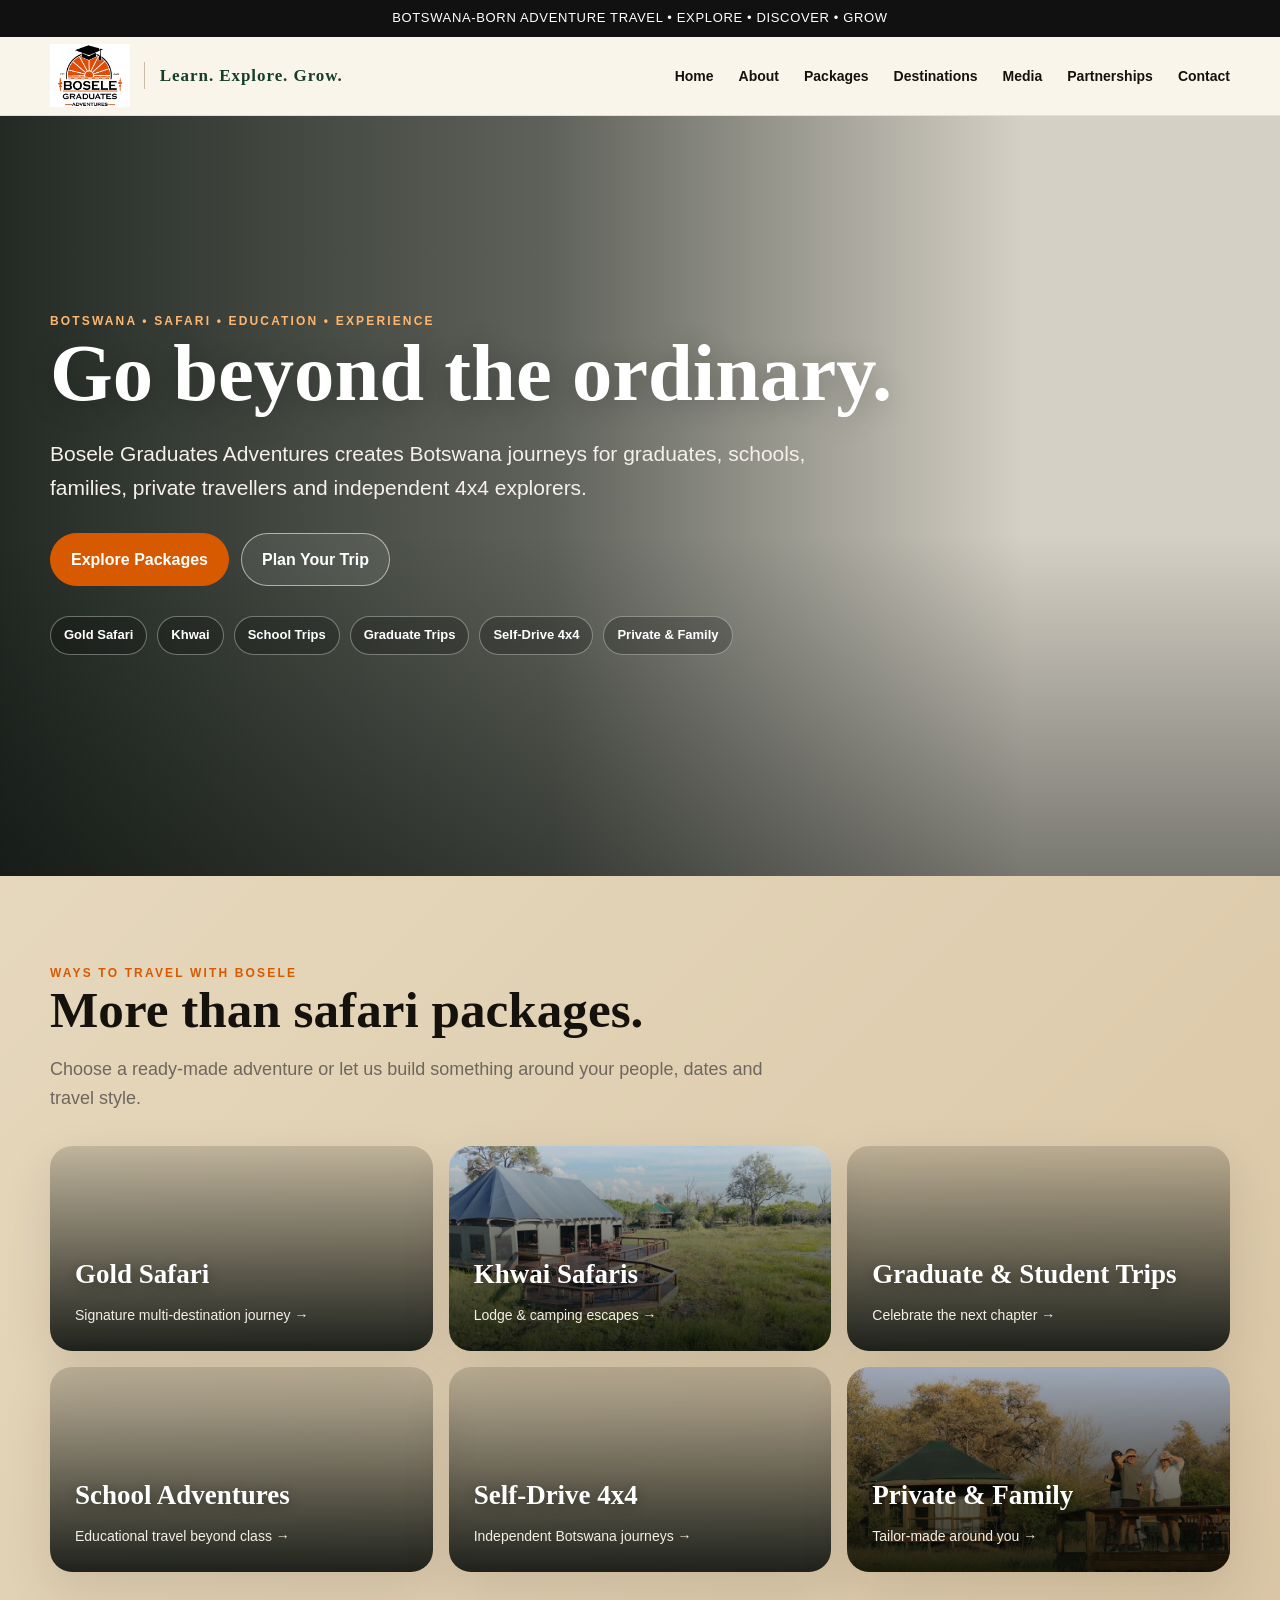
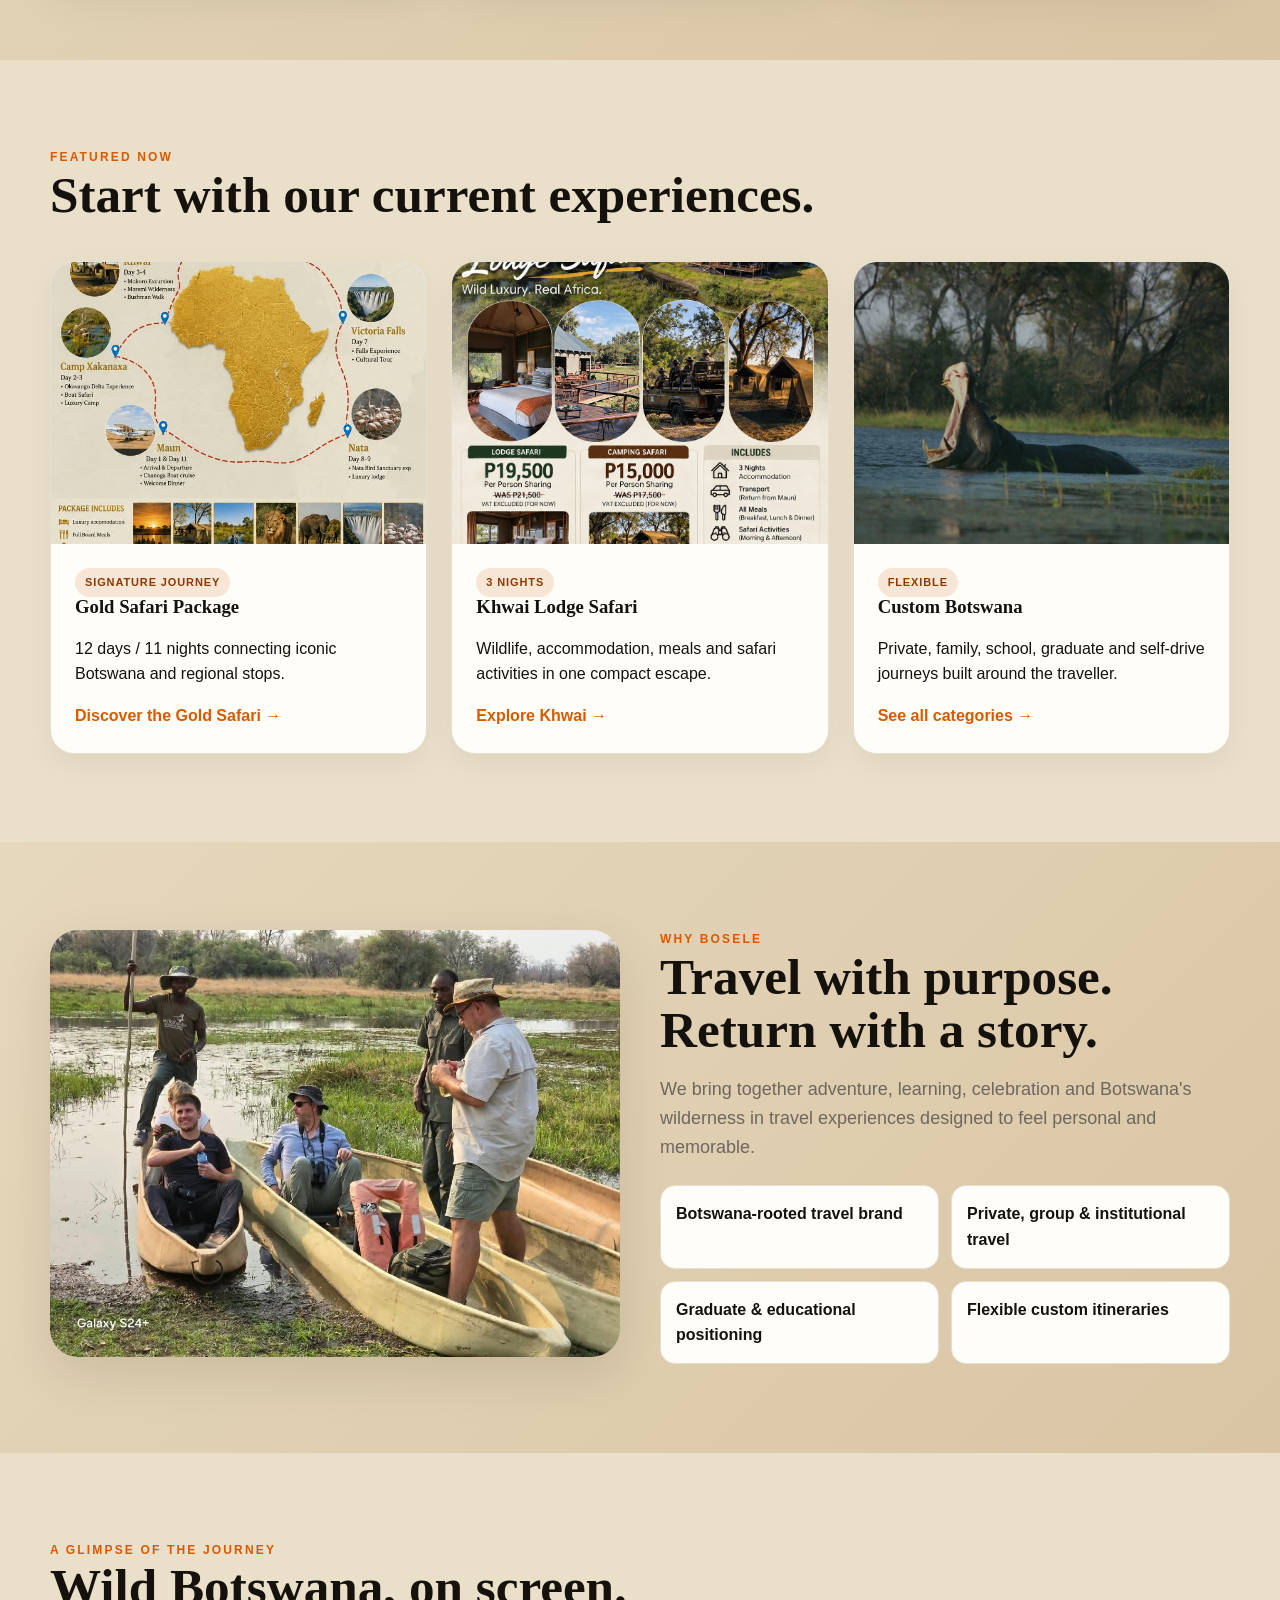
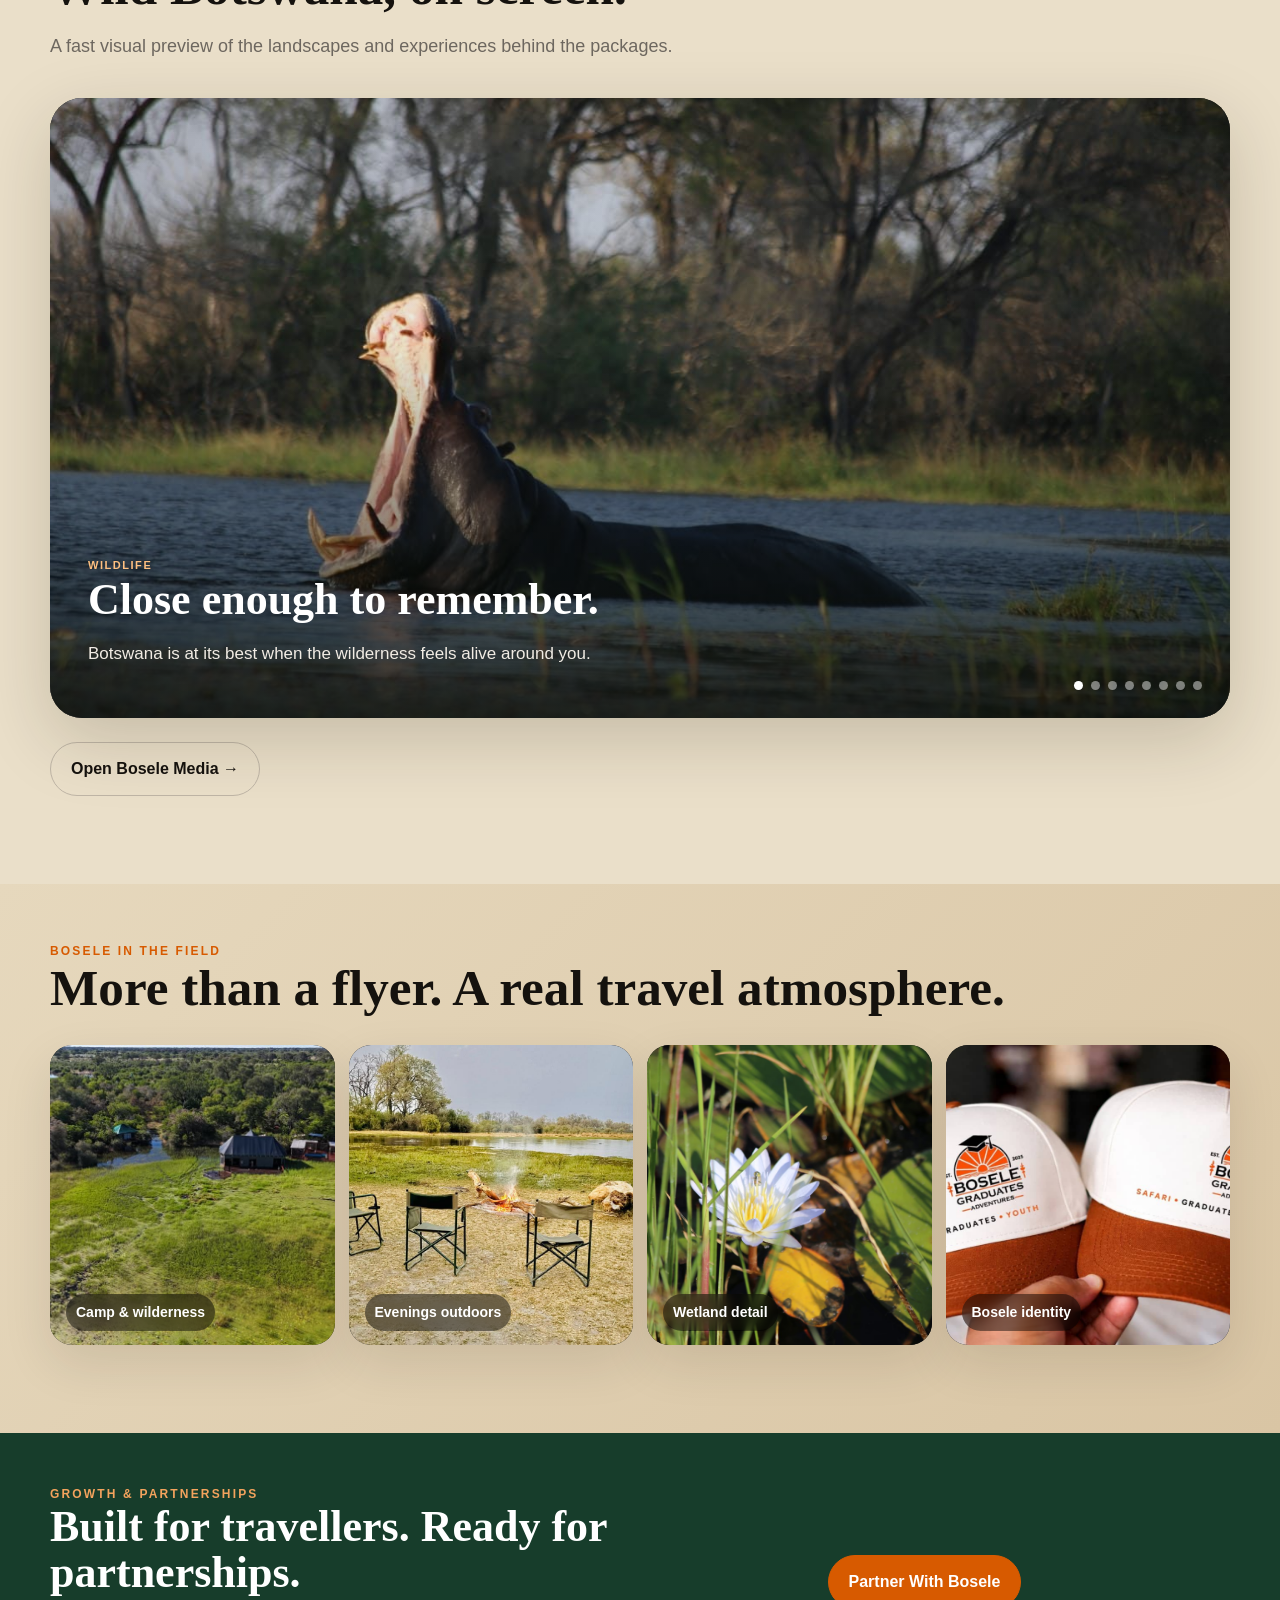
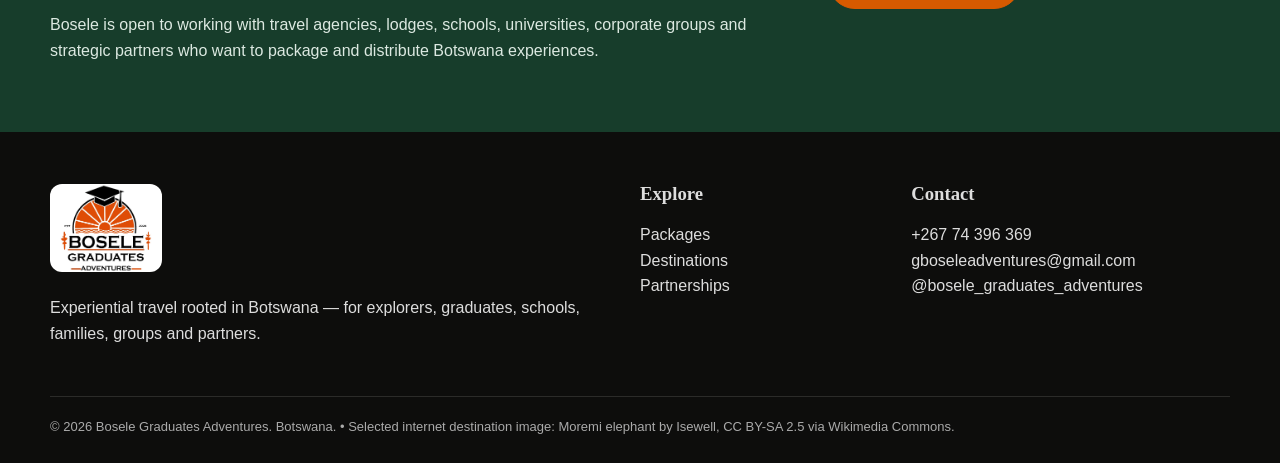
==== index.html @ 951d7a04 "Add files via upload" ====
<!DOCTYPE html>

<html lang="en"><head><meta charset="utf-8"/><meta content="width=device-width,initial-scale=1" name="viewport"/><title>Bosele Graduates Adventures | Botswana Safari &amp; Adventure Travel</title><meta content="Botswana safari, graduate, school, self-drive and private travel experiences by Bosele Graduates Adventures." name="description"/><link href="styles.css" rel="stylesheet"/></head><body><div class="topbar">BOTSWANA-BORN ADVENTURE TRAVEL • EXPLORE • DISCOVER • GROW</div><header class="site-header"><div class="wrap nav"><a class="brand" href="index.html"><img alt="Bosele Graduates Adventures" src="assets/logo.jpeg"/><span class="brand-tagline">Learn. Explore. Grow.</span></a><button aria-controls="site-menu" aria-expanded="false" aria-label="Open navigation" class="nav-toggle" type="button"><span></span><span></span><span></span></button><nav class="navlinks" id="site-menu"><a href="index.html">Home</a><a href="about.html">About</a><a href="packages.html">Packages</a><a href="destinations.html">Destinations</a><a href="gallery.html">Media</a><a href="partnerships.html">Partnerships</a><a href="contact.html">Contact</a><a class="nav-cta" href="contact.html">Enquire / Book</a></nav></div></header><main><section class="home-hero"><div class="home-hero-bg"></div><div class="wrap hero-content"><div class="eyebrow light">Botswana • Safari • Education • Experience</div><h1>Go beyond the ordinary.</h1><p>Bosele Graduates Adventures creates Botswana journeys for graduates, schools, families, private travellers and independent 4x4 explorers.</p><div class="hero-actions"><a class="btn" href="packages.html">Explore Packages</a><a class="btn ghost-light" href="contact.html">Plan Your Trip</a></div><div class="hero-pills"><span>Gold Safari</span><span>Khwai</span><span>School Trips</span><span>Graduate Trips</span><span>Self-Drive 4x4</span><span>Private &amp; Family</span></div></div></section>
<section class="section khaki"><div class="wrap"><div class="eyebrow">Ways to travel with Bosele</div><h2>More than safari packages.</h2><p class="lead">Choose a ready-made adventure or let us build something around your people, dates and travel style.</p><div class="home-category-grid"><a class="home-cat" href="packages.html#gold"><strong>Gold Safari</strong><span>Signature multi-destination journey →</span></a><a class="home-cat" href="packages.html#khwai"><strong>Khwai Safaris</strong><span>Lodge &amp; camping escapes →</span></a><a class="home-cat" href="packages.html#graduates"><strong>Graduate &amp; Student Trips</strong><span>Celebrate the next chapter →</span></a><a class="home-cat" href="packages.html#schools"><strong>School Adventures</strong><span>Educational travel beyond class →</span></a><a class="home-cat" href="packages.html#selfdrive"><strong>Self-Drive 4x4</strong><span>Independent Botswana journeys →</span></a><a class="home-cat" href="packages.html#private"><strong>Private &amp; Family</strong><span>Tailor-made around you →</span></a></div></div></section>
<section class="section soft"><div class="wrap"><div class="eyebrow">Featured now</div><h2>Start with our current experiences.</h2><div class="cards"><article class="card premium-card"><div class="card-media"><img alt="Gold Safari" src="assets/gold-safari.jpeg"/></div><div class="card-body"><span class="tag">Signature Journey</span><h3>Gold Safari Package</h3><p>12 days / 11 nights connecting iconic Botswana and regional stops.</p><a class="text-link" href="packages.html#gold">Discover the Gold Safari →</a></div></article><article class="card premium-card"><div class="card-media"><img alt="Khwai Safari" src="assets/khwai-safari.jpeg"/></div><div class="card-body"><span class="tag">3 Nights</span><h3>Khwai Lodge Safari</h3><p>Wildlife, accommodation, meals and safari activities in one compact escape.</p><a class="text-link" href="packages.html#khwai">Explore Khwai →</a></div></article><article class="card premium-card"><div class="wildlife-card-media"></div><div class="card-body"><span class="tag">Flexible</span><h3>Custom Botswana</h3><p>Private, family, school, graduate and self-drive journeys built around the traveller.</p><a class="text-link" href="packages.html">See all categories →</a></div></article></div></div></section>
<section class="section khaki"><div class="wrap feature-grid"><div><img alt="Guests exploring Botswana wetlands by mokoro with Bosele-style safari atmosphere" src="assets/mokoro-guests.jpg"/></div><div><div class="eyebrow">Why Bosele</div><h2>Travel with purpose. Return with a story.</h2><p class="lead">We bring together adventure, learning, celebration and Botswana's wilderness in travel experiences designed to feel personal and memorable.</p><div class="ticks"><div class="tick">Botswana-rooted travel brand</div><div class="tick">Private, group &amp; institutional travel</div><div class="tick">Graduate &amp; educational positioning</div><div class="tick">Flexible custom itineraries</div></div></div></div></section>
<section class="section soft"><div class="wrap"><div class="eyebrow">A glimpse of the journey</div><h2>Wild Botswana, on screen.</h2><p class="lead">A fast visual preview of the landscapes and experiences behind the packages.</p><div class="showcase" data-showcase=""><div class="showcase-slide active" style="background-image:url('assets/hippo.jpg')"><div class="showcase-caption"><span class="mini">Wildlife</span><h3>Close enough to remember.</h3><p>Botswana is at its best when the wilderness feels alive around you.</p></div></div><div class="showcase-slide" style="background-image:url('assets/wild-sunset.jpg')"><div class="showcase-caption"><span class="mini">Golden Hour</span><h3>Stay for the sunset.</h3><p>Quiet water, warm skies and the kind of evening that needs no filter.</p></div></div><div class="showcase-slide" style="background-image:url('assets/mokoro-guests.jpg')"><div class="showcase-caption"><span class="mini">Water Experience</span><h3>See the Delta differently.</h3><p>Mokoro journeys bring travellers closer to the waterways, birdlife and calm of the Okavango.</p></div></div><div class="showcase-slide" style="background-image:url('assets/aerial-lodge.jpg')"><div class="showcase-caption"><span class="mini">Safari Stay</span><h3>Wake up inside the landscape.</h3><p>Lodge and camp stays designed to keep the wilderness at the centre of the experience.</p></div></div><div class="showcase-slide" style="background-image:url('assets/delta-sunset.jpg')"><div class="showcase-caption"><span class="mini">From Above</span><h3>Follow the water.</h3><p>Aerial perspectives reveal the scale and beauty of Botswana’s wetland landscapes.</p></div></div><div class="showcase-slide" style="background-image:url('assets/lodge-guests.jpg')"><div class="showcase-caption"><span class="mini">Shared Moments</span><h3>Travel becomes a story.</h3><p>Bosele is about the people you travel with as much as the places you reach.</p></div></div><div class="showcase-slide" style="background-image:url('https://images.unsplash.com/photo-1567896079745-b0b7e5a47679?auto=format&amp;fit=crop&amp;fm=jpg&amp;ixid=M3wxMjA3fDB8MHxwaG90by1wYWdlfHx8fGVufDB8fHx8fA%3D%3D&amp;ixlib=rb-4.1.0&amp;q=60&amp;w=3000')"><div class="showcase-caption"><span class="mini">Botswana Sunset</span><h3>Wild horizons, unforgettable endings.</h3><p>Elephants at sunset capture the scale and emotion behind a Southern African safari.</p></div></div><div class="showcase-slide" style="background-image:url('https://travelersidea.com/wp-content/uploads/2024/03/Victoria-Falls-Zambia-Witnessing-the-Power-of-Nature.jpg')"><div class="showcase-caption"><span class="mini">Regional Extension</span><h3>Add the roar of Victoria Falls.</h3><p>Combine Botswana with a dramatic Victoria Falls extension for a bigger regional journey.</p></div></div><div class="showcase-dots"><span class="showcase-dot active"></span><span class="showcase-dot"></span><span class="showcase-dot"></span><span class="showcase-dot"></span><span class="showcase-dot"></span><span class="showcase-dot"></span><span class="showcase-dot"></span><span class="showcase-dot"></span></div></div><div style="margin-top:24px"><a class="btn alt" href="gallery.html">Open Bosele Media →</a></div></div></section><section class="section visual-strip-section khaki"><div class="wrap"><div class="eyebrow">Bosele in the field</div><h2>More than a flyer. A real travel atmosphere.</h2><div class="visual-strip"><figure><img alt="Safari camp from above" src="assets/aerial-camp.jpg"/><figcaption>Camp &amp; wilderness</figcaption></figure><figure><img alt="Safari campfire setup" src="assets/campfire.jpg"/><figcaption>Evenings outdoors</figcaption></figure><figure><img alt="Water lily in Botswana wetlands" src="assets/waterlily.jpg"/><figcaption>Wetland detail</figcaption></figure><figure><img alt="Bosele Graduates Adventures branded caps" src="assets/merch-caps.jpg"/><figcaption>Bosele identity</figcaption></figure></div></div></section><section class="band"><div class="wrap band-grid"><div><div class="eyebrow" style="color:#f3a35d">Growth &amp; partnerships</div><h2>Built for travellers. Ready for partnerships.</h2><p>Bosele is open to working with travel agencies, lodges, schools, universities, corporate groups and strategic partners who want to package and distribute Botswana experiences.</p></div><div><a class="btn" href="partnerships.html">Partner With Bosele</a></div></div></section></main><footer class="footer"><div class="wrap"><div class="footer-grid"><div><img alt="Bosele logo" src="assets/logo.jpeg"/><p>Experiential travel rooted in Botswana — for explorers, graduates, schools, families, groups and partners.</p></div><div><h3>Explore</h3><p><a href="packages.html">Packages</a><br/><a href="destinations.html">Destinations</a><br/><a href="partnerships.html">Partnerships</a></p></div><div><h3>Contact</h3><p>+267 74 396 369<br/><a href="mailto:gboseleadventures@gmail.com">gboseleadventures@gmail.com</a><br/>@bosele_graduates_adventures</p></div></div><div class="footer-bottom">© <span data-year=""></span> Bosele Graduates Adventures. Botswana.</div></div></footer><script src="script.js"></script></body></html>
---- styles.css ----
:root{--ink:#15120e;--muted:#6d675f;--cream:#f7f1e7;--paper:#fffdf8;--orange:#d75a00;--orange2:#ef7b19;--gold:#b8860b;--green:#173d2b;--line:#e6ded0;--shadow:0 18px 50px rgba(27,20,12,.11)}*{box-sizing:border-box}html{scroll-behavior:smooth}body{margin:0;font-family:Arial,Helvetica,sans-serif;color:var(--ink);background:var(--paper);line-height:1.6}a{color:inherit}.wrap{width:min(1180px,calc(100% - 40px));margin:auto}.topbar{background:#111;color:#fff;text-align:center;padding:8px 20px;font-size:13px;letter-spacing:.05em}.site-header{position:sticky;top:0;z-index:50;background:rgba(255,253,248,.96);backdrop-filter:blur(12px);border-bottom:1px solid var(--line)}.nav{height:78px;display:flex;align-items:center;justify-content:space-between;gap:20px}.brand{display:flex;align-items:center;text-decoration:none;min-width:260px}.brand img{height:63px;width:auto;display:block}.navlinks{display:flex;gap:25px;align-items:center}.navlinks a{text-decoration:none;font-weight:700;font-size:14px}.navlinks a:hover{color:var(--orange)}.btn{display:inline-flex;align-items:center;justify-content:center;padding:13px 20px;border-radius:999px;background:var(--orange);color:#fff;text-decoration:none;font-weight:800;border:1px solid var(--orange);transition:.2s}.btn:hover{transform:translateY(-1px);background:#bb4d00}.btn.alt{background:transparent;color:var(--ink);border-color:#bfb5a6}.hero{min-height:660px;display:grid;grid-template-columns:1.06fr .94fr;align-items:center;gap:44px;padding:70px 0;background:radial-gradient(circle at 82% 22%,rgba(239,123,25,.18),transparent 26%),linear-gradient(135deg,#fffdf8 0%,#f6efe3 100%)}.eyebrow{text-transform:uppercase;letter-spacing:.18em;font-weight:900;font-size:12px;color:var(--orange)}h1,h2,h3{font-family:Georgia,'Times New Roman',serif;line-height:1.05;margin-top:0}h1{font-size:clamp(48px,6.3vw,88px);margin-bottom:22px}.hero p{font-size:20px;color:#4d473f;max-width:690px}.hero-actions{display:flex;gap:12px;flex-wrap:wrap;margin:28px 0}.trust{display:flex;gap:28px;flex-wrap:wrap;margin-top:34px}.trust strong{display:block;font-size:24px;color:var(--green)}.trust span{font-size:12px;text-transform:uppercase;letter-spacing:.08em;color:var(--muted)}.hero-card{background:#111;border-radius:30px;padding:18px;box-shadow:var(--shadow);transform:rotate(1deg)}.hero-card img{width:100%;display:block;border-radius:18px}.section{padding:88px 0}.section.soft{background:var(--cream)}.section h2{font-size:clamp(36px,4vw,58px);margin-bottom:15px}.lead{font-size:18px;color:var(--muted);max-width:760px}.cards{display:grid;grid-template-columns:repeat(3,1fr);gap:24px;margin-top:40px}.card{background:#fff;border:1px solid var(--line);border-radius:24px;overflow:hidden;box-shadow:0 10px 30px rgba(28,23,18,.05)}.card-media{aspect-ratio:4/3;background:#eee;overflow:hidden}.card-media img{width:100%;height:100%;object-fit:cover}.card-body{padding:24px}.tag{display:inline-block;background:#f7e5d6;color:#8c3b00;border-radius:999px;padding:6px 10px;font-weight:800;font-size:11px;text-transform:uppercase;letter-spacing:.08em}.price{font-size:25px;font-weight:900;margin:13px 0 5px}.small{font-size:13px;color:var(--muted)}.feature-grid{display:grid;grid-template-columns:1fr 1fr;gap:40px;align-items:center}.feature-grid img{width:100%;border-radius:28px;box-shadow:var(--shadow)}.ticks{display:grid;grid-template-columns:1fr 1fr;gap:12px;margin-top:24px}.tick{padding:15px;border-radius:15px;background:#fff;border:1px solid var(--line);font-weight:700}.band{padding:52px 0;background:var(--green);color:#fff}.band-grid{display:grid;grid-template-columns:1.3fr .7fr;align-items:center;gap:30px}.band h2{font-size:44px;margin-bottom:10px}.band p{color:#dce9e1}.stats{display:grid;grid-template-columns:repeat(4,1fr);gap:18px;margin-top:36px}.stat{border-left:3px solid var(--orange2);padding-left:18px}.stat b{font-size:30px;display:block}.stat span{font-size:13px;color:#dce9e1}.page-hero{padding:72px 0;background:linear-gradient(135deg,#f9f1e6,#fffdf8)}.page-hero h1{font-size:clamp(44px,5vw,72px)}.split{display:grid;grid-template-columns:1fr 1fr;gap:45px;align-items:start}.panel{background:#fff;border:1px solid var(--line);border-radius:22px;padding:28px}.package-detail{display:grid;grid-template-columns:.9fr 1.1fr;gap:35px;align-items:start;margin-top:40px}.package-detail img{width:100%;border-radius:22px;box-shadow:var(--shadow)}.route{display:flex;gap:10px;flex-wrap:wrap;margin:18px 0}.route span{padding:8px 12px;background:#f3eadc;border-radius:999px;font-weight:700;font-size:13px}.contact-grid{display:grid;grid-template-columns:.8fr 1.2fr;gap:30px}.contact-card{padding:30px;background:#111;color:#fff;border-radius:24px}.contact-card a{color:#fff}.form{display:grid;gap:14px}.form input,.form textarea,.form select{width:100%;padding:14px 15px;border:1px solid #d7cfc2;border-radius:12px;background:#fff;font:inherit}.form textarea{min-height:140px}.note{padding:16px;border-left:4px solid var(--orange);background:#fff8ef;border-radius:10px;color:#5c4a39}.footer{padding:52px 0 25px;background:#0d0d0c;color:#ddd}.footer-grid{display:grid;grid-template-columns:1.4fr .6fr .8fr;gap:32px}.footer img{height:88px;background:#fff;border-radius:12px}.footer a{color:#ddd;text-decoration:none}.footer small{color:#aaa}.footer-bottom{border-top:1px solid #2b2b29;margin-top:34px;padding-top:20px;font-size:13px;color:#aaa}.mobile{display:none}.gallery{display:grid;grid-template-columns:repeat(2,1fr);gap:24px}.gallery img{width:100%;border-radius:24px;box-shadow:var(--shadow)}@media(max-width:900px){.navlinks{display:none}.mobile{display:inline-flex}.brand{min-width:auto}.hero,.feature-grid,.band-grid,.split,.package-detail,.contact-grid,.footer-grid{grid-template-columns:1fr}.hero{padding:45px 0}.hero-card{transform:none}.cards{grid-template-columns:1fr}.stats{grid-template-columns:1fr 1fr}.ticks{grid-template-columns:1fr}.gallery{grid-template-columns:1fr}.site-header .btn{padding:10px 14px}}@media(max-width:520px){.wrap{width:min(100% - 26px,1180px)}h1{font-size:46px}.stats{grid-template-columns:1fr}.topbar{font-size:11px}.brand img{height:52px}.nav{height:68px}}
/* Investor-facing visual upgrade */
.home-hero,.package-hero{position:relative;isolation:isolate;color:#fff;overflow:hidden}.home-hero{min-height:760px;display:flex;align-items:end;padding:90px 0}.home-hero-bg{position:absolute;inset:0;background:linear-gradient(90deg,rgba(6,15,10,.88) 0%,rgba(6,15,10,.68) 43%,rgba(6,15,10,.18) 78%),url('assets/gold-safari.jpeg') center/cover no-repeat;z-index:-2}.home-hero:after,.package-hero:after{content:"";position:absolute;inset:0;background:linear-gradient(0deg,rgba(7,11,8,.45),transparent 45%);z-index:-1}.hero-content{padding-bottom:25px}.hero-content h1,.package-hero h1{max-width:900px;text-shadow:0 4px 28px rgba(0,0,0,.25)}.hero-content p,.package-hero p{font-size:21px;max-width:760px;color:#f5f0e9}.light{color:#ffb66f!important}.ghost-light{background:rgba(255,255,255,.08);border-color:rgba(255,255,255,.55);color:#fff;backdrop-filter:blur(8px)}.ghost-light:hover{background:#fff;color:#111}.hero-pills{display:flex;gap:10px;flex-wrap:wrap;margin-top:30px}.hero-pills span{padding:8px 13px;border-radius:999px;border:1px solid rgba(255,255,255,.35);background:rgba(0,0,0,.22);font-size:13px;font-weight:800}.home-category-grid{display:grid;grid-template-columns:repeat(3,1fr);gap:16px;margin-top:34px}.home-cat{min-height:150px;padding:25px;border-radius:22px;text-decoration:none;background:linear-gradient(145deg,#fff,#f6eee1);border:1px solid var(--line);display:flex;flex-direction:column;justify-content:flex-end;transition:.25s;box-shadow:0 8px 28px rgba(24,19,13,.04)}.home-cat:hover{transform:translateY(-5px);box-shadow:var(--shadow);border-color:#d4b99d}.home-cat strong{font-family:Georgia,serif;font-size:24px}.home-cat span{color:var(--muted);font-size:14px;margin-top:8px}.premium-card{transition:.25s}.premium-card:hover{transform:translateY(-5px);box-shadow:var(--shadow)}.text-link{font-weight:900;text-decoration:none;color:var(--orange)}.wildlife-card-media{aspect-ratio:4/3;background:linear-gradient(180deg,rgba(12,40,25,.12),rgba(12,40,25,.5)),url('https://upload.wikimedia.org/wikipedia/commons/a/a3/Antelope_%2844951819944%29.jpg') center/cover no-repeat}.package-hero{padding:120px 0;background:linear-gradient(90deg,rgba(8,20,13,.9),rgba(8,20,13,.42)),url('assets/khwai-safari.jpeg') center/cover no-repeat}.package-hero h1{font-size:clamp(52px,7vw,94px);margin-bottom:20px}.category-grid{display:grid;grid-template-columns:repeat(3,1fr);gap:20px;margin-top:38px}.category-card{min-height:360px;border-radius:26px;position:relative;overflow:hidden;text-decoration:none;background-size:cover;background-position:center;box-shadow:var(--shadow);transition:.3s}.category-card:hover{transform:translateY(-6px)}.category-card:before{content:"";position:absolute;inset:0;background:linear-gradient(0deg,rgba(4,10,7,.92) 0%,rgba(4,10,7,.18) 65%)}.category-overlay{position:absolute;inset:auto 0 0 0;padding:28px;color:#fff;z-index:2}.category-overlay h3{font-size:32px;margin:8px 0}.category-overlay p{color:#ece7de;margin:0 0 12px}.mini{font-size:11px;font-weight:900;text-transform:uppercase;letter-spacing:.14em;color:#ffc081}.mini.dark{color:var(--orange)}.link-arrow{font-weight:900}.cat-gold{background-image:url('assets/gold-safari.jpeg')}.cat-khwai{background-image:url('assets/khwai-safari.jpeg')}.cat-student{background-image:linear-gradient(0deg,rgba(0,0,0,.1),rgba(0,0,0,.1)),url('assets/gold-safari.jpeg');background-position:65% center}.cat-school{background-image:url('assets/khwai-safari.jpeg');background-position:30% center}.cat-drive{background-image:url('https://upload.wikimedia.org/wikipedia/commons/c/cf/Elephant_%2829247729207%29.jpg')}.cat-private{background-image:url('https://upload.wikimedia.org/wikipedia/commons/a/a3/Antelope_%2844951819944%29.jpg')}.two-option{display:grid;grid-template-columns:1fr 1fr;gap:15px;margin:24px 0}.option-box{background:#fff;border:1px solid var(--line);padding:20px;border-radius:18px}.option-box h3{font-size:32px;margin:6px 0}.dark-section{background:#0b1d14;color:#fff}.dark-section h2{color:#fff}.light-text{color:#cbd9d0!important}.dark-ticks .tick{background:#11291d;border-color:#2b4837;color:#fff}.image-stack{position:relative}.image-stack img{width:100%;border-radius:28px;box-shadow:var(--shadow)}.image-note{position:absolute;left:22px;bottom:22px;background:rgba(0,0,0,.72);color:#fff;padding:10px 15px;border-radius:999px;font-size:13px;font-weight:800;backdrop-filter:blur(8px)}.wildlife-panel,.private-photo{min-height:520px;border-radius:28px;box-shadow:var(--shadow);background-size:cover;background-position:center;position:relative;overflow:hidden}.wildlife-panel{background-image:linear-gradient(0deg,rgba(3,12,7,.75),rgba(3,12,7,.08)),url('https://upload.wikimedia.org/wikipedia/commons/c/cf/Elephant_%2829247729207%29.jpg')}.wildlife-panel>div{position:absolute;bottom:0;padding:28px;color:#fff}.wildlife-panel h3{font-size:42px;margin:8px 0}.private-photo{background-image:linear-gradient(0deg,rgba(3,12,7,.18),rgba(3,12,7,.04)),url('https://upload.wikimedia.org/wikipedia/commons/a/a3/Antelope_%2844951819944%29.jpg')}.reverse{grid-template-columns:1.1fr .9fr}.footer-bottom:after{content:" • Selected wildlife photography: David Minty, CC BY 2.0 via Wikimedia Commons."}@media(max-width:900px){.home-category-grid,.category-grid{grid-template-columns:1fr 1fr}.home-hero{min-height:680px}.reverse{grid-template-columns:1fr}.category-card{min-height:300px}}@media(max-width:620px){.home-category-grid,.category-grid,.two-option{grid-template-columns:1fr}.category-card{min-height:280px}.package-hero{padding:90px 0}.home-hero{min-height:650px}.hero-content p,.package-hero p{font-size:18px}}

/* Visual storytelling upgrade v3 */
.visual-hero{position:relative;min-height:640px;display:flex;align-items:flex-end;color:#fff;overflow:hidden;isolation:isolate}.visual-hero:before{content:"";position:absolute;inset:0;background:linear-gradient(90deg,rgba(4,13,9,.86),rgba(4,13,9,.38) 58%,rgba(4,13,9,.16));z-index:-1}.visual-hero .wrap{padding:110px 0 70px}.visual-hero h1{max-width:900px}.visual-hero p{font-size:20px;color:#f4efe7;max-width:760px}.dest-hero{background:url('https://images.unsplash.com/photo-1516426122078-c23e76319801?auto=format&fit=crop&w=1900&q=86') center/cover no-repeat}.media-hero{background:url('https://upload.wikimedia.org/wikipedia/commons/c/cf/Elephant_%2829247729207%29.jpg') center/cover no-repeat}.destination-grid{display:grid;grid-template-columns:repeat(2,1fr);gap:22px;margin-top:38px}.destination-card{position:relative;min-height:430px;border-radius:28px;overflow:hidden;background-size:cover;background-position:center;box-shadow:var(--shadow);isolation:isolate}.destination-card:after{content:"";position:absolute;inset:0;background:linear-gradient(0deg,rgba(3,10,7,.92),rgba(3,10,7,.12) 70%);z-index:-1}.destination-content{position:absolute;left:0;right:0;bottom:0;padding:30px;color:#fff}.destination-content h3{font-size:38px;margin:8px 0 8px}.destination-content p{max-width:560px;color:#eee9df}.destination-content .tag{background:rgba(255,255,255,.13);color:#fff;border:1px solid rgba(255,255,255,.28);backdrop-filter:blur(8px)}
.dest-khwai{background-image:url('https://www.venture-to-botswana.com/uploads/1/1/3/2/11320544/skybeds-game-viewing_orig.jpg')}.dest-moremi{background-image:url('https://sites.atlasperk.com/app/uploads/sites/2/2025/10/Moremi-Safari-Vehicles.jpg')}.dest-maun{background-image:url('https://cdn.audleytravel.com/1050/749/79/16017399-aerial-view-of-maun-botswana.webp')}.dest-chobe{background-image:url('https://upload.wikimedia.org/wikipedia/commons/c/cf/Elephant_%2829247729207%29.jpg')}.dest-vic{background-image:url('https://travelersidea.com/wp-content/uploads/2024/03/Victoria-Falls-Zambia-Witnessing-the-Power-of-Nature.jpg')}.dest-nata{background-image:url('https://images.unsplash.com/photo-1516026672322-bc52d61a55d5?auto=format&fit=crop&w=1600&q=82')}
.showcase{position:relative;height:620px;border-radius:32px;overflow:hidden;margin-top:38px;background:#111;box-shadow:var(--shadow)}.showcase-slide{position:absolute;inset:0;opacity:0;transition:opacity 1.1s ease;background-size:cover;background-position:center}.showcase-slide.active{opacity:1}.showcase-slide:after{content:"";position:absolute;inset:0;background:linear-gradient(0deg,rgba(4,10,7,.82),rgba(4,10,7,.08) 60%)}.showcase-caption{position:absolute;left:38px;bottom:34px;color:#fff;z-index:3;max-width:650px}.showcase-caption h3{font-size:44px;margin-bottom:8px}.showcase-caption p{font-size:17px;color:#f1ece4}.showcase-dots{position:absolute;right:28px;bottom:28px;display:flex;gap:8px;z-index:4}.showcase-dot{width:9px;height:9px;border-radius:50%;background:rgba(255,255,255,.45)}.showcase-dot.active{background:#fff}
.photo-duo{display:grid;grid-template-columns:1fr 1fr;gap:14px}.photo-duo img{width:100%;height:270px;object-fit:cover;border-radius:22px}.experience-media{display:grid;grid-template-columns:1fr 1fr;gap:30px;align-items:center}.experience-copy h2{margin-bottom:16px}.media-chip{display:inline-block;padding:7px 11px;border-radius:999px;background:#f6e8da;color:#8b3e08;font-size:11px;font-weight:900;text-transform:uppercase;letter-spacing:.1em}.visual-note{font-size:12px;color:var(--muted);margin-top:10px}.media-mosaic{display:grid;grid-template-columns:2fr 1fr 1fr;grid-auto-rows:240px;gap:14px}.media-mosaic .tile{position:relative;border-radius:22px;overflow:hidden;background-size:cover;background-position:center}.media-mosaic .tile:first-child{grid-row:span 2}.media-mosaic .tile:after{content:"";position:absolute;inset:0;background:linear-gradient(0deg,rgba(5,10,7,.72),transparent 55%)}.tile-label{position:absolute;left:18px;bottom:16px;color:#fff;z-index:2;font-weight:900}.soft-title{max-width:820px}.source-note{margin-top:30px;padding:18px 20px;border:1px solid var(--line);border-radius:15px;background:#fff;font-size:12px;color:var(--muted)}
@media(max-width:900px){.destination-grid,.experience-media,.photo-duo{grid-template-columns:1fr}.destination-card{min-height:360px}.showcase{height:500px}.media-mosaic{grid-template-columns:1fr 1fr;grid-auto-rows:210px}.media-mosaic .tile:first-child{grid-row:span 1;grid-column:span 2}.photo-duo img{height:240px}}@media(max-width:560px){.showcase{height:440px}.showcase-caption{left:22px;right:22px;bottom:28px}.showcase-caption h3{font-size:34px}.destination-content h3{font-size:32px}.media-mosaic{grid-template-columns:1fr;grid-auto-rows:220px}.media-mosaic .tile:first-child{grid-column:auto}.visual-hero{min-height:520px}}

/* === V4 mobile navigation + richer visual system === */
.nav-toggle{display:none;width:46px;height:46px;border:1px solid var(--line);border-radius:14px;background:#fff;align-items:center;justify-content:center;flex-direction:column;gap:5px;cursor:pointer;box-shadow:0 6px 18px rgba(0,0,0,.05)}
.nav-toggle span{display:block;width:21px;height:2px;background:#111;border-radius:4px;transition:.25s}
.nav-cta{display:none!important}
.home-hero-bg{background:linear-gradient(90deg,rgba(6,15,10,.9) 0%,rgba(6,15,10,.62) 46%,rgba(6,15,10,.15) 80%),url('assets/aerial-lodge.jpg') center/cover no-repeat}
.package-hero{background:linear-gradient(90deg,rgba(8,20,13,.9),rgba(8,20,13,.42)),url('assets/safari-road.jpg') center/cover no-repeat}
.about-hero{background:url('assets/aerial-camp.jpg') center/cover no-repeat}
.partner-hero{background:url('assets/aerial-lodge.jpg') center/cover no-repeat}
.contact-hero{background:url('assets/wild-sunset.jpg') center/cover no-repeat;background-position:center 55%}

/* package category cards use distinct travel images; flyers stay only in actual package detail fields */
.cat-gold{background-image:url('assets/delta-sunset.jpg')}
.cat-khwai{background-image:url('assets/aerial-lodge.jpg')}
.cat-student{background-image:url('assets/lodge-guests.jpg');background-position:center 35%}
.cat-school{background-image:url('assets/mokoro-guests.jpg');background-position:center 45%}
.cat-drive{background-image:url('assets/safari-road.jpg')}
.cat-private{background-image:url('assets/lodge-room.jpg')}
.wildlife-card-media{background:linear-gradient(180deg,rgba(12,40,25,.12),rgba(12,40,25,.5)),url('assets/hippo.jpg') center/cover no-repeat}
.wildlife-panel{background-image:linear-gradient(0deg,rgba(3,12,7,.75),rgba(3,12,7,.08)),url('assets/safari-road.jpg')}
.private-photo{background-image:linear-gradient(0deg,rgba(3,12,7,.18),rgba(3,12,7,.04)),url('assets/lodge-room.jpg')}

/* home visual strip */
.visual-strip-section{padding-top:58px}
.visual-strip{display:grid;grid-template-columns:repeat(4,1fr);gap:14px;margin-top:30px}
.visual-strip figure{margin:0;position:relative;height:300px;border-radius:22px;overflow:hidden;background:#111;box-shadow:var(--shadow)}
.visual-strip img{width:100%;height:100%;object-fit:cover;display:block;transition:transform .5s}
.visual-strip figure:hover img{transform:scale(1.045)}
.visual-strip figcaption{position:absolute;left:16px;bottom:14px;color:#fff;font-weight:900;font-size:14px;background:rgba(0,0,0,.46);padding:7px 10px;border-radius:999px;backdrop-filter:blur(8px)}

/* About visual storytelling */
.about-visual-grid{display:grid;grid-template-columns:1.15fr .85fr;gap:18px}
.about-stack{display:grid;grid-template-rows:1fr 1fr;gap:18px}
.about-feature{position:relative;min-height:290px;border-radius:28px;overflow:hidden;box-shadow:var(--shadow);background:#111}
.about-feature.large{min-height:600px}
.about-feature img{width:100%;height:100%;object-fit:cover;position:absolute;inset:0}
.about-feature:after{content:"";position:absolute;inset:0;background:linear-gradient(0deg,rgba(5,10,7,.82),rgba(5,10,7,.04) 58%)}
.image-caption{position:absolute;z-index:2;left:26px;right:26px;bottom:24px;color:#fff}
.image-caption h3{font-size:34px;margin:6px 0 8px}.image-caption p{color:#eee}

/* Schools / conservation */
.conservation-feature{display:grid;grid-template-columns:150px 1fr;gap:18px;align-items:center;margin-top:24px;padding:16px;border:1px solid var(--line);border-radius:20px;background:#fff;box-shadow:0 8px 24px rgba(0,0,0,.04)}
.conservation-feature img{width:150px;height:120px;object-fit:cover;border-radius:15px}
.conservation-feature h3{font-size:25px;margin:5px 0}.conservation-feature p{margin:0;color:var(--muted);font-size:14px}

/* Destinations — stronger, distinct backgrounds */
.dest-khwai{background-image:url('assets/aerial-lodge.jpg')}
.dest-moremi{background-image:url('https://upload.wikimedia.org/wikipedia/commons/2/2a/Moremi_elephant.jpg')}
.dest-maun{background-image:url('assets/aerial-camp.jpg')}
.dest-chobe{background-image:url('assets/hippo.jpg')}
.dest-vic{background-image:url('https://upload.wikimedia.org/wikipedia/commons/8/85/S16vfair.jpg')}
.dest-nata{background-image:url('assets/wild-sunset.jpg')}

/* richer media mosaic */
.media-mosaic{grid-template-columns:2fr 1fr 1fr;grid-auto-rows:225px}
.media-mosaic .tile:nth-child(1){grid-row:span 2}
.media-mosaic .tile:nth-child(6){grid-column:span 2}

/* Partnerships */
.partner-photo-grid{display:grid;grid-template-columns:1fr 1fr;gap:12px}
.partner-photo-grid img{width:100%;height:230px;object-fit:cover;border-radius:22px;box-shadow:var(--shadow)}
.partner-photo-grid img:first-child{grid-column:span 2;height:270px}

/* Contact */
.contact-grid{grid-template-columns:.72fr 1.05fr .9fr;align-items:start}
.contact-visual{position:relative;border-radius:26px;overflow:hidden;background:#111;box-shadow:var(--shadow);min-height:560px}
.contact-visual>img{width:100%;height:330px;object-fit:cover;display:block}
.contact-visual-small{display:grid;grid-template-columns:1fr 1fr;gap:3px}
.contact-visual-small img{width:100%;height:150px;object-fit:cover}
.contact-visual-copy{padding:22px;color:#fff}.contact-visual-copy h3{font-size:28px;margin:6px 0 0}

/* attribution kept unobtrusive */
.footer-bottom:after{content:" • Selected internet destination image: Moremi elephant by Isewell, CC BY-SA 2.5 via Wikimedia Commons."}

@media(max-width:900px){
  .site-header{position:sticky}
  .nav{height:72px}
  .nav-toggle{display:flex;position:relative;z-index:120}
  .nav-toggle[aria-expanded="true"] span:nth-child(1){transform:translateY(7px) rotate(45deg)}
  .nav-toggle[aria-expanded="true"] span:nth-child(2){opacity:0}
  .nav-toggle[aria-expanded="true"] span:nth-child(3){transform:translateY(-7px) rotate(-45deg)}
  .navlinks{display:flex;position:fixed;top:0;right:-100%;width:min(86vw,370px);height:100dvh;background:#fffdf8;z-index:110;flex-direction:column;align-items:stretch;gap:0;padding:102px 24px 30px;box-shadow:-18px 0 55px rgba(0,0,0,.18);transition:right .28s ease;overflow-y:auto}
  .navlinks.open{right:0}
  .navlinks a{font-family:Georgia,'Times New Roman',serif;font-size:24px;padding:15px 4px;border-bottom:1px solid var(--line)}
  .navlinks .nav-cta{display:flex!important;margin-top:22px;font-family:Arial,Helvetica,sans-serif;font-size:15px;border:0;background:var(--orange);color:#fff;border-radius:999px;padding:14px 18px}
  .menu-backdrop{display:none;position:fixed;inset:0;background:rgba(0,0,0,.46);z-index:100;backdrop-filter:blur(2px)}
  body.menu-open .menu-backdrop{display:block}
  body.menu-open{overflow:hidden}
  .visual-strip{grid-template-columns:1fr 1fr}.visual-strip figure{height:260px}
  .about-visual-grid{grid-template-columns:1fr}.about-feature.large{min-height:480px}.about-stack{grid-template-columns:1fr 1fr;grid-template-rows:none}
  .contact-grid{grid-template-columns:1fr 1fr}.contact-visual{grid-column:1/-1;min-height:auto}.contact-visual>img{height:300px}
  .partner-photo-grid img{height:200px}.partner-photo-grid img:first-child{height:240px}
}
@media(max-width:620px){
  .visual-strip{grid-template-columns:1fr 1fr;gap:10px}.visual-strip figure{height:210px;border-radius:17px}.visual-strip figcaption{font-size:11px;left:10px;bottom:10px}
  .about-stack{grid-template-columns:1fr}.about-feature,.about-feature.large{min-height:390px}
  .conservation-feature{grid-template-columns:1fr}.conservation-feature img{width:100%;height:210px}
  .contact-grid{grid-template-columns:1fr}.contact-visual{grid-column:auto}.contact-visual>img{height:260px}.contact-visual-small img{height:130px}
  .partner-photo-grid{grid-template-columns:1fr}.partner-photo-grid img,.partner-photo-grid img:first-child{grid-column:auto;height:220px}
  .media-mosaic{grid-template-columns:1fr;grid-auto-rows:220px}.media-mosaic .tile:nth-child(1),.media-mosaic .tile:nth-child(6){grid-column:auto;grid-row:auto}
  .showcase{height:500px}
}


/* ===== V5 MARKET-READY VISUAL UPGRADE ===== */
:root{--khaki:#d8c6a6;--khaki-soft:#eee3cf;--sand:#f4ead8;--deep-green:#173d2b}
body{background:#f7f0e4}
.site-header{background:rgba(250,245,235,.97)}
.brand{gap:14px;min-width:330px}
.brand-tagline{font-family:Georgia,'Times New Roman',serif;font-size:17px;font-weight:700;letter-spacing:.055em;color:var(--green);white-space:nowrap;border-left:1px solid #cabda7;padding-left:15px}
.section{background:#fffaf2}
.section.soft{background:#eadfc9}
.section.khaki{background:linear-gradient(135deg,#e6d8bd 0%,#d9c5a4 100%)}
.card,.panel,.tick,.option-box{background:#fffdf7}
.home-hero-bg{background:linear-gradient(90deg,rgba(6,15,10,.88) 0%,rgba(6,15,10,.63) 43%,rgba(6,15,10,.14) 80%),url('https://images.unsplash.com/photo-1567896079745-b0b7e5a47679?auto=format&fit=crop&fm=jpg&ixid=M3wxMjA3fDB8MHxwaG90by1wYWdlfHx8fGVufDB8fHx8fA%3D%3D&ixlib=rb-4.1.0&q=60&w=3000') center 58%/cover no-repeat!important}
.about-hero{background:linear-gradient(90deg,rgba(4,13,9,.78),rgba(4,13,9,.23)),url('https://images.unsplash.com/photo-1759130534261-3895289d6011?auto=format&fit=crop&fm=jpg&ixid=M3wxMjA3fDB8MHxwaG90by1wYWdlfHx8fGVufDB8fHx8fA%3D%3D&ixlib=rb-4.1.0&q=60&w=3000') center/cover no-repeat!important}
.partner-hero{background:linear-gradient(90deg,rgba(4,13,9,.79),rgba(4,13,9,.22)),url('https://images.unsplash.com/photo-1516426122078-c23e76319801?auto=format&fit=crop&w=2200&q=90') center/cover no-repeat!important}
.dest-vic{background-image:url('https://travelersidea.com/wp-content/uploads/2024/03/Victoria-Falls-Zambia-Witnessing-the-Power-of-Nature.jpg')!important}
.cat-student{background-image:linear-gradient(0deg,rgba(0,0,0,.12),rgba(0,0,0,.12)),url('https://images.unsplash.com/photo-1771051027651-707f9fbd44b1?auto=format&fit=crop&fm=jpg&ixid=M3wxMjA3fDB8MHxwaG90by1wYWdlfHx8fGVufDB8fHx8fA%3D%3D&ixlib=rb-4.1.0&q=60&w=3000')!important;background-position:center 38%!important}
.cat-school{background-image:linear-gradient(0deg,rgba(0,0,0,.14),rgba(0,0,0,.14)),url('https://images.unsplash.com/photo-1764599952551-2840e83fa5f8?auto=format&fit=crop&fm=jpg&ixid=M3wxMjA3fDB8MHxwaG90by1wYWdlfHx8fGVufDB8fHx8fA%3D%3D&ixlib=rb-4.1.0&q=60&w=3000')!important;background-position:center 44%!important}
.cat-drive{background-image:url('https://images.unsplash.com/photo-1759130534261-3895289d6011?auto=format&fit=crop&fm=jpg&ixid=M3wxMjA3fDB8MHxwaG90by1wYWdlfHx8fGVufDB8fHx8fA%3D%3D&ixlib=rb-4.1.0&q=60&w=3000')!important}
.cat-private{background-image:url('assets/lodge-guests.jpg')!important}
.home-category-grid{grid-template-columns:repeat(3,1fr)}
.home-cat{min-height:205px;position:relative;overflow:hidden;color:#fff;border:0;background-size:cover;background-position:center;box-shadow:var(--shadow);isolation:isolate}
.home-cat:before{content:"";position:absolute;inset:0;background:linear-gradient(0deg,rgba(4,10,7,.88),rgba(4,10,7,.16));z-index:-1}
.home-cat strong{font-size:27px;text-shadow:0 2px 12px rgba(0,0,0,.35)}
.home-cat span{color:#f4eee5}
.home-cat:nth-child(1){background-image:url('https://images.unsplash.com/photo-1567896079745-b0b7e5a47679?auto=format&fit=crop&fm=jpg&ixid=M3wxMjA3fDB8MHxwaG90by1wYWdlfHx8fGVufDB8fHx8fA%3D%3D&ixlib=rb-4.1.0&q=60&w=3000')}
.home-cat:nth-child(2){background-image:url('assets/aerial-lodge.jpg')}
.home-cat:nth-child(3){background-image:url('https://images.unsplash.com/photo-1771051027651-707f9fbd44b1?auto=format&fit=crop&fm=jpg&ixid=M3wxMjA3fDB8MHxwaG90by1wYWdlfHx8fGVufDB8fHx8fA%3D%3D&ixlib=rb-4.1.0&q=60&w=3000');background-position:center 38%}
.home-cat:nth-child(4){background-image:url('https://images.unsplash.com/photo-1764599952551-2840e83fa5f8?auto=format&fit=crop&fm=jpg&ixid=M3wxMjA3fDB8MHxwaG90by1wYWdlfHx8fGVufDB8fHx8fA%3D%3D&ixlib=rb-4.1.0&q=60&w=3000');background-position:center 42%}
.home-cat:nth-child(5){background-image:url('https://images.unsplash.com/photo-1759130534261-3895289d6011?auto=format&fit=crop&fm=jpg&ixid=M3wxMjA3fDB8MHxwaG90by1wYWdlfHx8fGVufDB8fHx8fA%3D%3D&ixlib=rb-4.1.0&q=60&w=3000')}
.home-cat:nth-child(6){background-image:url('assets/lodge-guests.jpg')}
.four-cards{grid-template-columns:repeat(4,1fr)!important}
.four-cards .card-media{aspect-ratio:4/3}
.partner-banner{min-height:430px;border-radius:30px;background-size:cover;background-position:center;display:flex;align-items:flex-end;color:#fff;padding:52px;box-shadow:var(--shadow)}
.partner-banner>div{max-width:720px}.partner-banner h2{font-size:clamp(38px,5vw,64px);margin:8px 0 14px}.partner-banner p{font-size:18px;color:#f5eee4}
.contact-visual-small{grid-template-columns:repeat(3,1fr)!important}
.contact-visual-small img{height:150px;object-fit:cover}
.visual-strip-section{background:#efe2cb}
.showcase{box-shadow:0 22px 70px rgba(36,26,13,.18)}
.destination-card{box-shadow:0 18px 45px rgba(34,25,13,.16)}
@media(max-width:1100px){.four-cards{grid-template-columns:repeat(2,1fr)!important}.brand-tagline{font-size:14px}.brand{min-width:280px}}
@media(max-width:900px){.brand{min-width:auto}.brand-tagline{display:none}.four-cards{grid-template-columns:1fr!important}.home-category-grid{grid-template-columns:1fr 1fr}.partner-banner{padding:32px;min-height:360px}}
@media(max-width:560px){.home-category-grid{grid-template-columns:1fr}.home-cat{min-height:180px}.partner-banner{padding:24px}.contact-visual-small{grid-template-columns:1fr!important}}
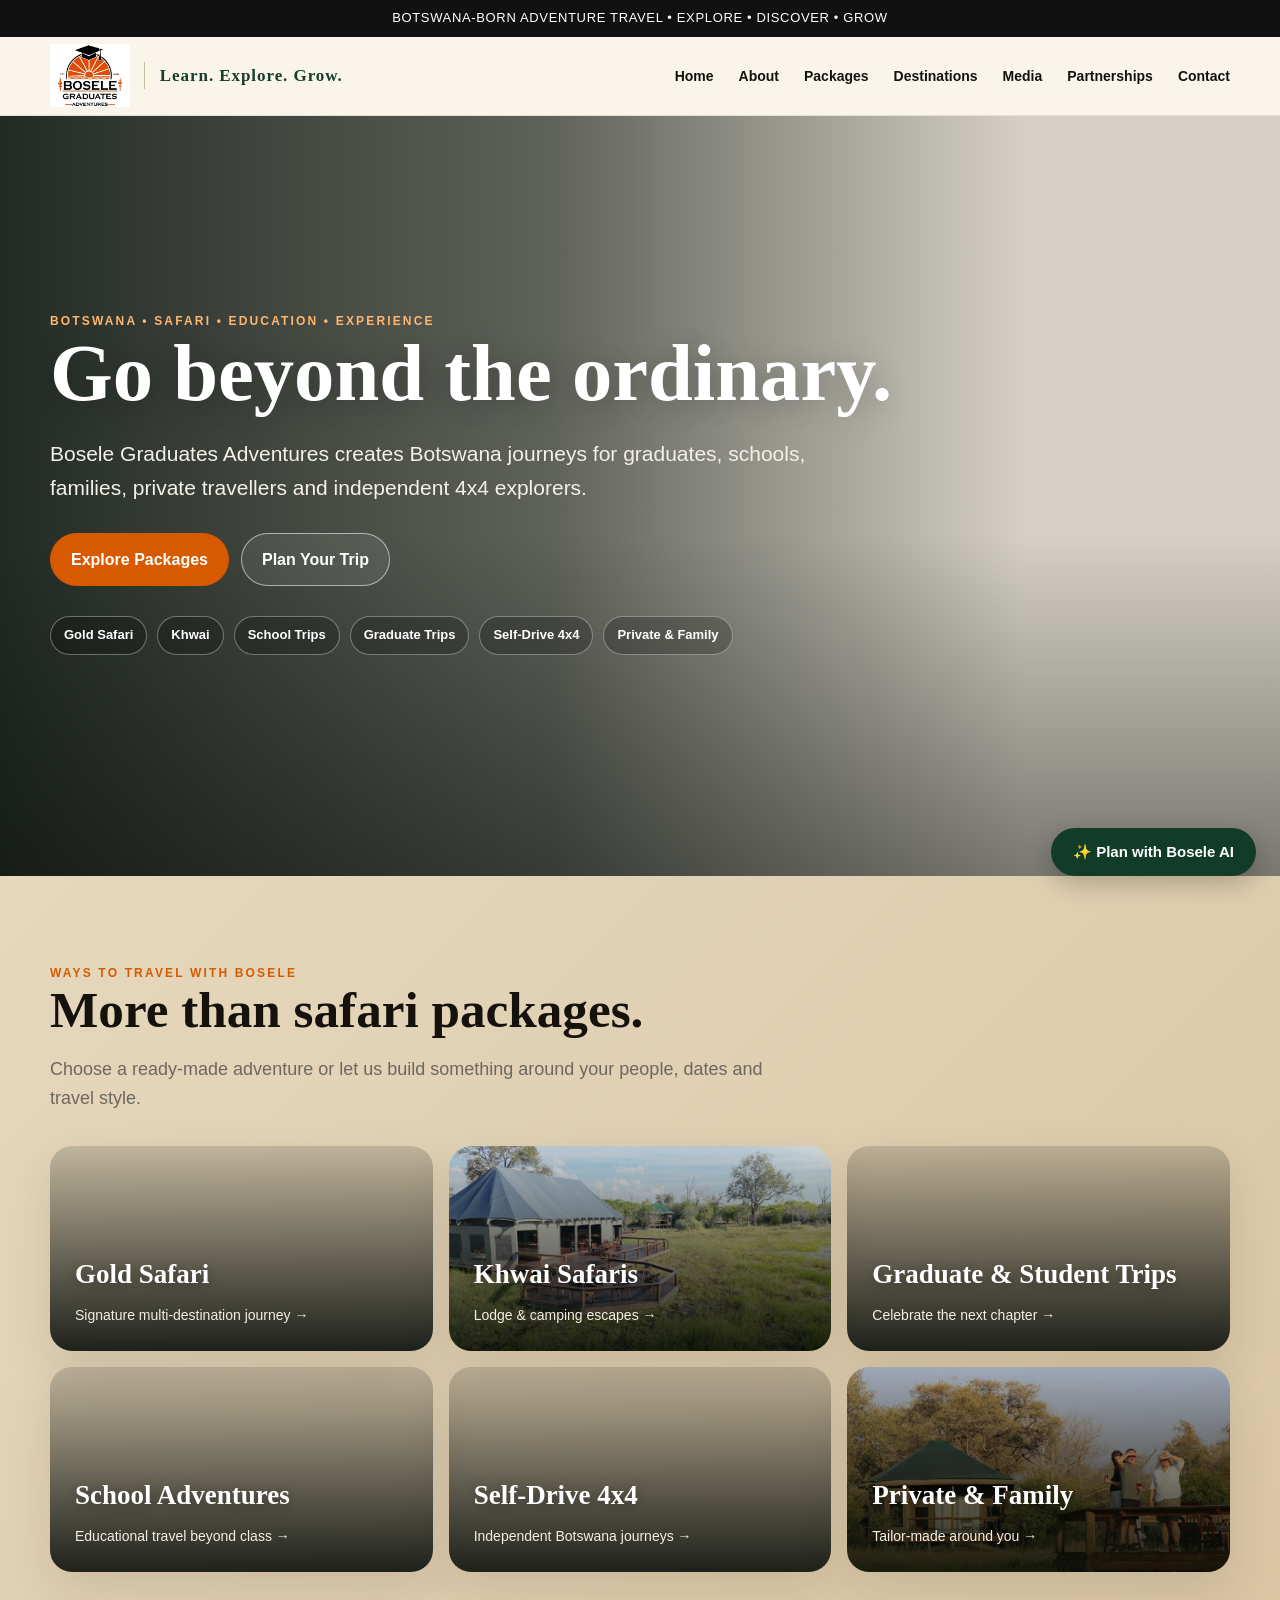
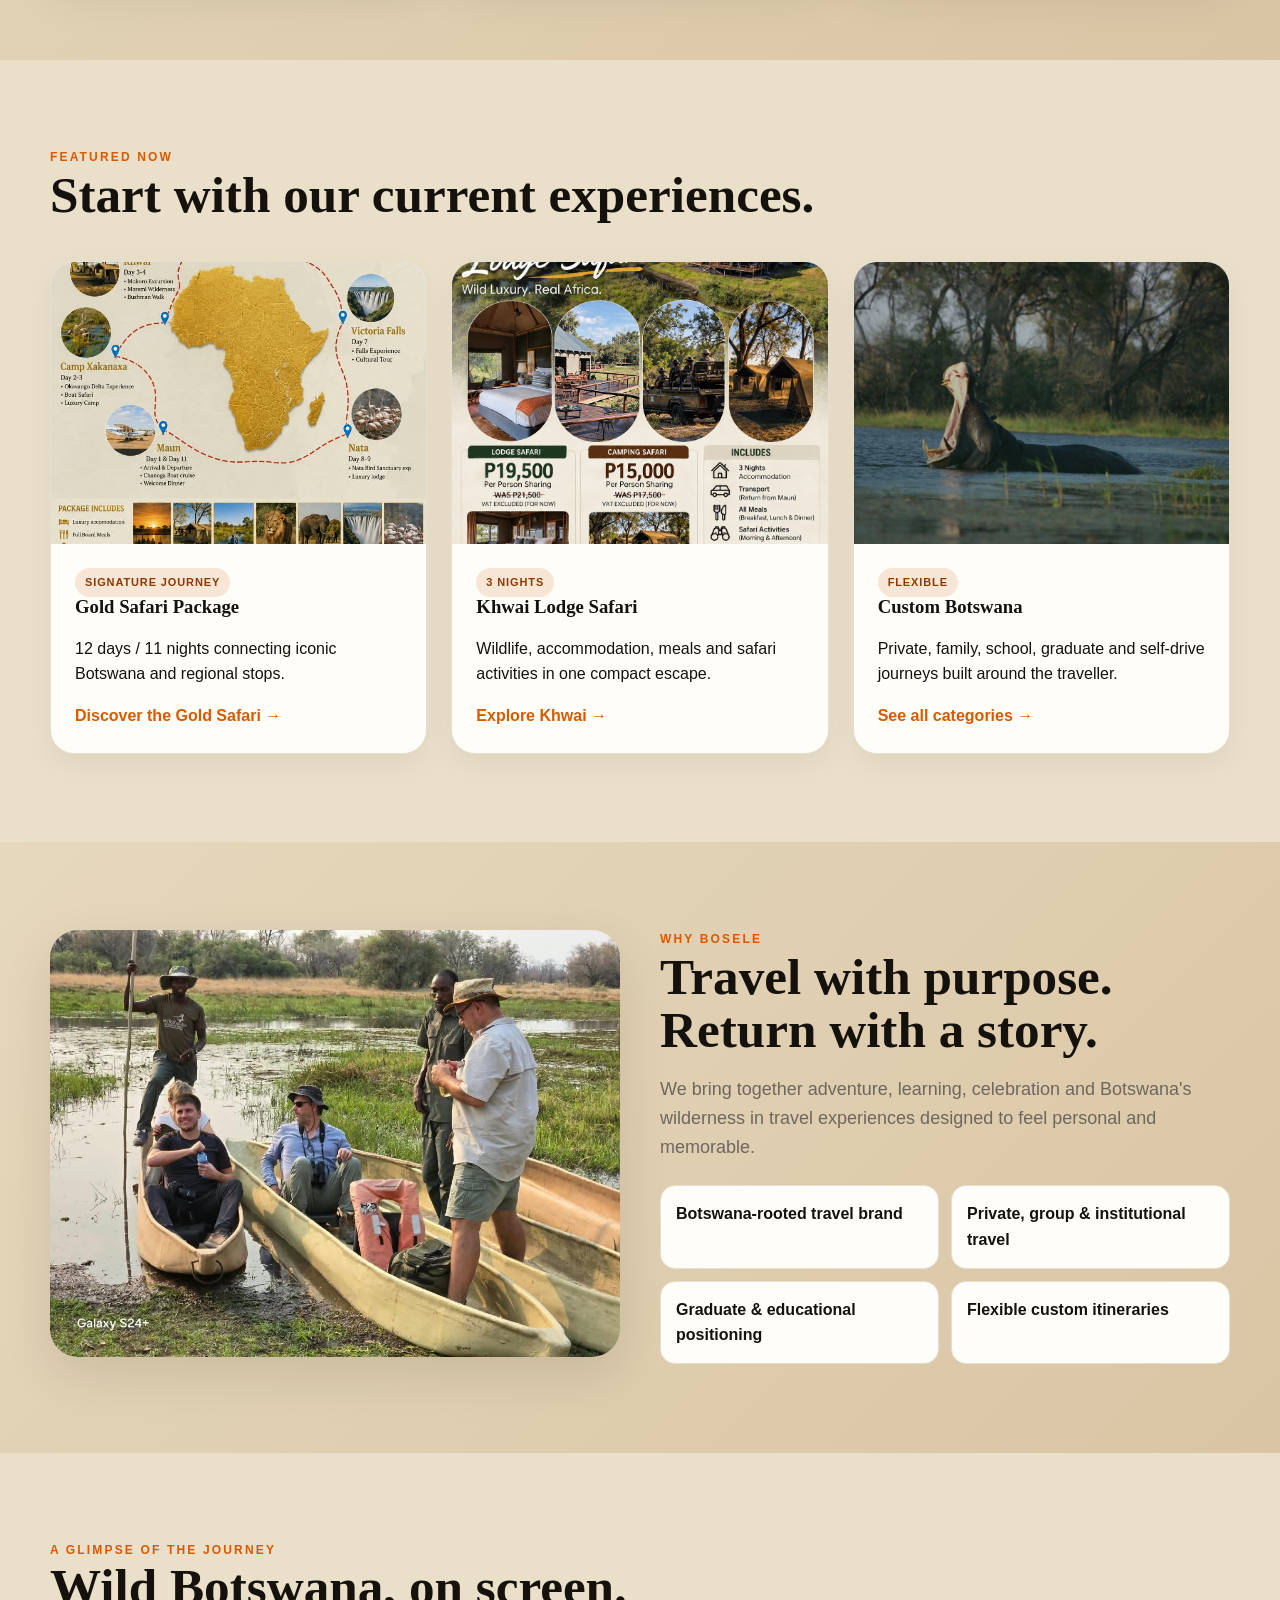
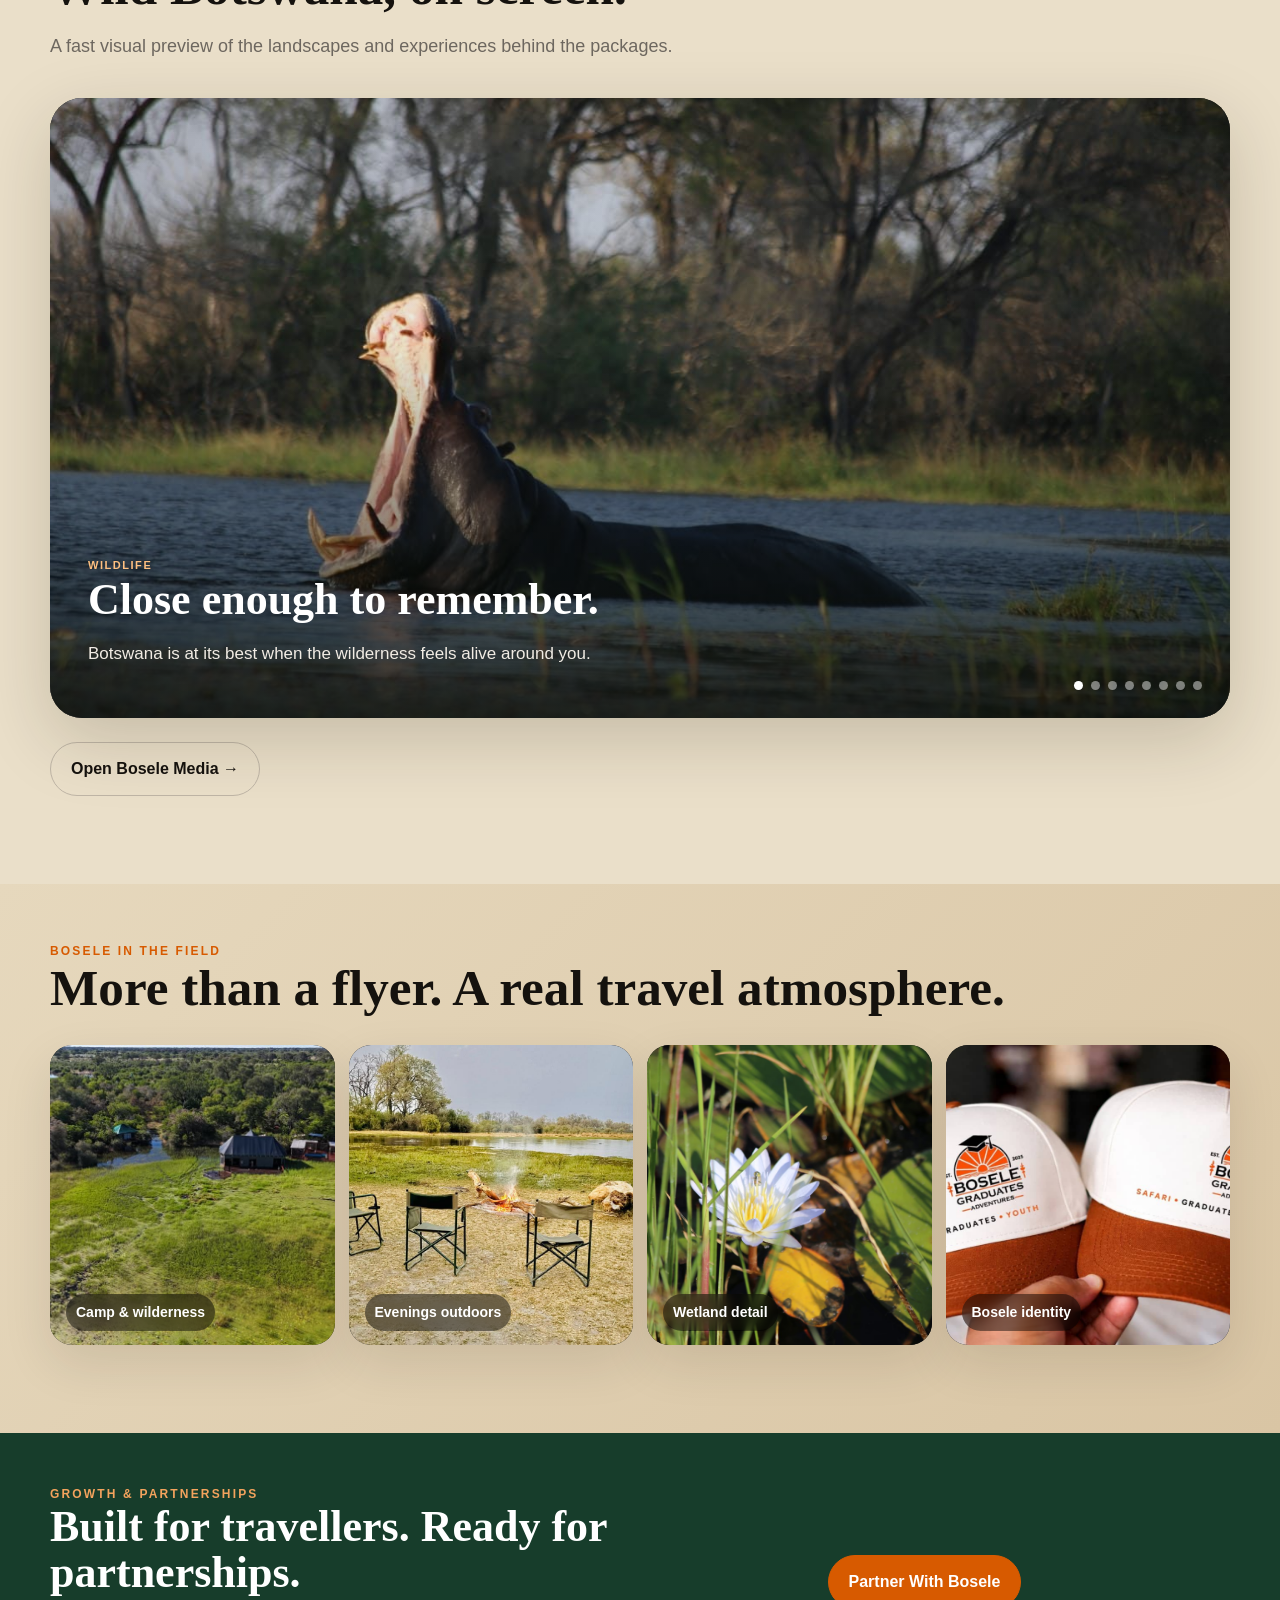
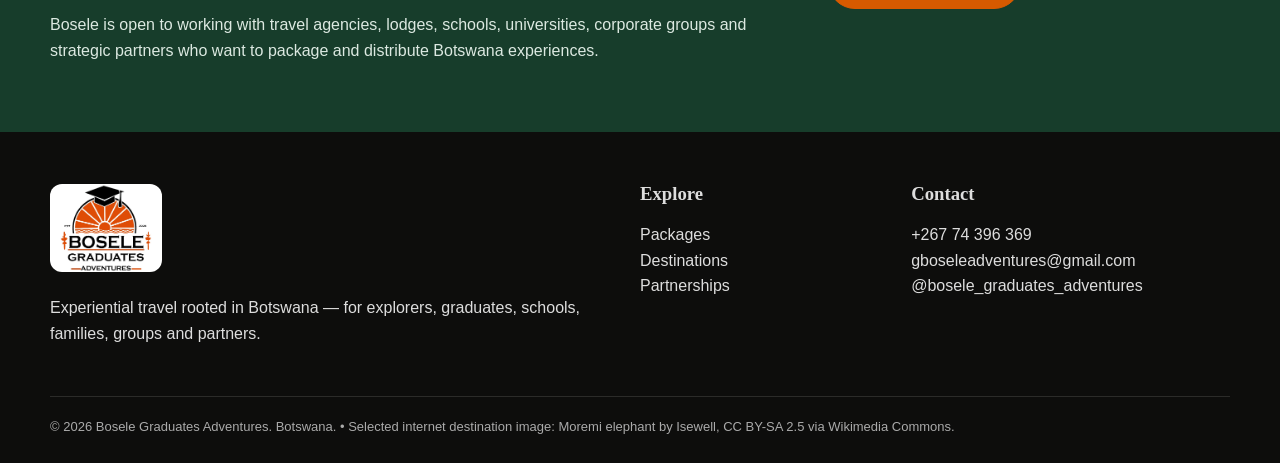
==== commit 6d1150b3: "Add Google Search verification" ====
--- a/index.html
+++ b/index.html
@@ -1,7 +1,7 @@
 <!DOCTYPE html>
 
-<html lang="en"><head><meta charset="utf-8"/><meta content="width=device-width,initial-scale=1" name="viewport"/><title>Bosele Graduates Adventures | Botswana Safari &amp; Adventure Travel</title><meta content="Botswana safari, graduate, school, self-drive and private travel experiences by Bosele Graduates Adventures." name="description"/><link href="styles.css" rel="stylesheet"/></head><body><div class="topbar">BOTSWANA-BORN ADVENTURE TRAVEL • EXPLORE • DISCOVER • GROW</div><header class="site-header"><div class="wrap nav"><a class="brand" href="index.html"><img alt="Bosele Graduates Adventures" src="assets/logo.jpeg"/><span class="brand-tagline">Learn. Explore. Grow.</span></a><button aria-controls="site-menu" aria-expanded="false" aria-label="Open navigation" class="nav-toggle" type="button"><span></span><span></span><span></span></button><nav class="navlinks" id="site-menu"><a href="index.html">Home</a><a href="about.html">About</a><a href="packages.html">Packages</a><a href="destinations.html">Destinations</a><a href="gallery.html">Media</a><a href="partnerships.html">Partnerships</a><a href="contact.html">Contact</a><a class="nav-cta" href="contact.html">Enquire / Book</a></nav></div></header><main><section class="home-hero"><div class="home-hero-bg"></div><div class="wrap hero-content"><div class="eyebrow light">Botswana • Safari • Education • Experience</div><h1>Go beyond the ordinary.</h1><p>Bosele Graduates Adventures creates Botswana journeys for graduates, schools, families, private travellers and independent 4x4 explorers.</p><div class="hero-actions"><a class="btn" href="packages.html">Explore Packages</a><a class="btn ghost-light" href="contact.html">Plan Your Trip</a></div><div class="hero-pills"><span>Gold Safari</span><span>Khwai</span><span>School Trips</span><span>Graduate Trips</span><span>Self-Drive 4x4</span><span>Private &amp; Family</span></div></div></section>
+<html lang="en"><head><meta name="google-site-verification" content="zgQjrzWlIJ2QdqrBLh4V-vSBddA6Wna9LKdbMLFAJdo" /><meta charset="utf-8"/><meta content="width=device-width,initial-scale=1" name="viewport"/><title>Bosele Graduates Adventures | Botswana Safari &amp; Adventure Travel</title><meta content="Botswana safari, graduate, school, self-drive and private travel experiences by Bosele Graduates Adventures." name="description"/><link href="styles.css" rel="stylesheet"/></head><body><div class="topbar">BOTSWANA-BORN ADVENTURE TRAVEL • EXPLORE • DISCOVER • GROW</div><header class="site-header"><div class="wrap nav"><a class="brand" href="index.html"><img alt="Bosele Graduates Adventures" src="assets/logo.jpeg"/><span class="brand-tagline">Learn. Explore. Grow.</span></a><button aria-controls="site-menu" aria-expanded="false" aria-label="Open navigation" class="nav-toggle" type="button"><span></span><span></span><span></span></button><nav class="navlinks" id="site-menu"><a href="index.html">Home</a><a href="about.html">About</a><a href="packages.html">Packages</a><a href="destinations.html">Destinations</a><a href="gallery.html">Media</a><a href="partnerships.html">Partnerships</a><a href="contact.html">Contact</a><a class="nav-cta" href="contact.html">Enquire / Book</a></nav></div></header><main><section class="home-hero"><div class="home-hero-bg"></div><div class="wrap hero-content"><div class="eyebrow light">Botswana • Safari • Education • Experience</div><h1>Go beyond the ordinary.</h1><p>Bosele Graduates Adventures creates Botswana journeys for graduates, schools, families, private travellers and independent 4x4 explorers.</p><div class="hero-actions"><a class="btn" href="packages.html">Explore Packages</a><a class="btn ghost-light" href="contact.html">Plan Your Trip</a></div><div class="hero-pills"><span>Gold Safari</span><span>Khwai</span><span>School Trips</span><span>Graduate Trips</span><span>Self-Drive 4x4</span><span>Private &amp; Family</span></div></div></section>
 <section class="section khaki"><div class="wrap"><div class="eyebrow">Ways to travel with Bosele</div><h2>More than safari packages.</h2><p class="lead">Choose a ready-made adventure or let us build something around your people, dates and travel style.</p><div class="home-category-grid"><a class="home-cat" href="packages.html#gold"><strong>Gold Safari</strong><span>Signature multi-destination journey →</span></a><a class="home-cat" href="packages.html#khwai"><strong>Khwai Safaris</strong><span>Lodge &amp; camping escapes →</span></a><a class="home-cat" href="packages.html#graduates"><strong>Graduate &amp; Student Trips</strong><span>Celebrate the next chapter →</span></a><a class="home-cat" href="packages.html#schools"><strong>School Adventures</strong><span>Educational travel beyond class →</span></a><a class="home-cat" href="packages.html#selfdrive"><strong>Self-Drive 4x4</strong><span>Independent Botswana journeys →</span></a><a class="home-cat" href="packages.html#private"><strong>Private &amp; Family</strong><span>Tailor-made around you →</span></a></div></div></section>
 <section class="section soft"><div class="wrap"><div class="eyebrow">Featured now</div><h2>Start with our current experiences.</h2><div class="cards"><article class="card premium-card"><div class="card-media"><img alt="Gold Safari" src="assets/gold-safari.jpeg"/></div><div class="card-body"><span class="tag">Signature Journey</span><h3>Gold Safari Package</h3><p>12 days / 11 nights connecting iconic Botswana and regional stops.</p><a class="text-link" href="packages.html#gold">Discover the Gold Safari →</a></div></article><article class="card premium-card"><div class="card-media"><img alt="Khwai Safari" src="assets/khwai-safari.jpeg"/></div><div class="card-body"><span class="tag">3 Nights</span><h3>Khwai Lodge Safari</h3><p>Wildlife, accommodation, meals and safari activities in one compact escape.</p><a class="text-link" href="packages.html#khwai">Explore Khwai →</a></div></article><article class="card premium-card"><div class="wildlife-card-media"></div><div class="card-body"><span class="tag">Flexible</span><h3>Custom Botswana</h3><p>Private, family, school, graduate and self-drive journeys built around the traveller.</p><a class="text-link" href="packages.html">See all categories →</a></div></article></div></div></section>
 <section class="section khaki"><div class="wrap feature-grid"><div><img alt="Guests exploring Botswana wetlands by mokoro with Bosele-style safari atmosphere" src="assets/mokoro-guests.jpg"/></div><div><div class="eyebrow">Why Bosele</div><h2>Travel with purpose. Return with a story.</h2><p class="lead">We bring together adventure, learning, celebration and Botswana's wilderness in travel experiences designed to feel personal and memorable.</p><div class="ticks"><div class="tick">Botswana-rooted travel brand</div><div class="tick">Private, group &amp; institutional travel</div><div class="tick">Graduate &amp; educational positioning</div><div class="tick">Flexible custom itineraries</div></div></div></div></section>
-<section class="section soft"><div class="wrap"><div class="eyebrow">A glimpse of the journey</div><h2>Wild Botswana, on screen.</h2><p class="lead">A fast visual preview of the landscapes and experiences behind the packages.</p><div class="showcase" data-showcase=""><div class="showcase-slide active" style="background-image:url('assets/hippo.jpg')"><div class="showcase-caption"><span class="mini">Wildlife</span><h3>Close enough to remember.</h3><p>Botswana is at its best when the wilderness feels alive around you.</p></div></div><div class="showcase-slide" style="background-image:url('assets/wild-sunset.jpg')"><div class="showcase-caption"><span class="mini">Golden Hour</span><h3>Stay for the sunset.</h3><p>Quiet water, warm skies and the kind of evening that needs no filter.</p></div></div><div class="showcase-slide" style="background-image:url('assets/mokoro-guests.jpg')"><div class="showcase-caption"><span class="mini">Water Experience</span><h3>See the Delta differently.</h3><p>Mokoro journeys bring travellers closer to the waterways, birdlife and calm of the Okavango.</p></div></div><div class="showcase-slide" style="background-image:url('assets/aerial-lodge.jpg')"><div class="showcase-caption"><span class="mini">Safari Stay</span><h3>Wake up inside the landscape.</h3><p>Lodge and camp stays designed to keep the wilderness at the centre of the experience.</p></div></div><div class="showcase-slide" style="background-image:url('assets/delta-sunset.jpg')"><div class="showcase-caption"><span class="mini">From Above</span><h3>Follow the water.</h3><p>Aerial perspectives reveal the scale and beauty of Botswana’s wetland landscapes.</p></div></div><div class="showcase-slide" style="background-image:url('assets/lodge-guests.jpg')"><div class="showcase-caption"><span class="mini">Shared Moments</span><h3>Travel becomes a story.</h3><p>Bosele is about the people you travel with as much as the places you reach.</p></div></div><div class="showcase-slide" style="background-image:url('https://images.unsplash.com/photo-1567896079745-b0b7e5a47679?auto=format&amp;fit=crop&amp;fm=jpg&amp;ixid=M3wxMjA3fDB8MHxwaG90by1wYWdlfHx8fGVufDB8fHx8fA%3D%3D&amp;ixlib=rb-4.1.0&amp;q=60&amp;w=3000')"><div class="showcase-caption"><span class="mini">Botswana Sunset</span><h3>Wild horizons, unforgettable endings.</h3><p>Elephants at sunset capture the scale and emotion behind a Southern African safari.</p></div></div><div class="showcase-slide" style="background-image:url('https://travelersidea.com/wp-content/uploads/2024/03/Victoria-Falls-Zambia-Witnessing-the-Power-of-Nature.jpg')"><div class="showcase-caption"><span class="mini">Regional Extension</span><h3>Add the roar of Victoria Falls.</h3><p>Combine Botswana with a dramatic Victoria Falls extension for a bigger regional journey.</p></div></div><div class="showcase-dots"><span class="showcase-dot active"></span><span class="showcase-dot"></span><span class="showcase-dot"></span><span class="showcase-dot"></span><span class="showcase-dot"></span><span class="showcase-dot"></span><span class="showcase-dot"></span><span class="showcase-dot"></span></div></div><div style="margin-top:24px"><a class="btn alt" href="gallery.html">Open Bosele Media →</a></div></div></section><section class="section visual-strip-section khaki"><div class="wrap"><div class="eyebrow">Bosele in the field</div><h2>More than a flyer. A real travel atmosphere.</h2><div class="visual-strip"><figure><img alt="Safari camp from above" src="assets/aerial-camp.jpg"/><figcaption>Camp &amp; wilderness</figcaption></figure><figure><img alt="Safari campfire setup" src="assets/campfire.jpg"/><figcaption>Evenings outdoors</figcaption></figure><figure><img alt="Water lily in Botswana wetlands" src="assets/waterlily.jpg"/><figcaption>Wetland detail</figcaption></figure><figure><img alt="Bosele Graduates Adventures branded caps" src="assets/merch-caps.jpg"/><figcaption>Bosele identity</figcaption></figure></div></div></section><section class="band"><div class="wrap band-grid"><div><div class="eyebrow" style="color:#f3a35d">Growth &amp; partnerships</div><h2>Built for travellers. Ready for partnerships.</h2><p>Bosele is open to working with travel agencies, lodges, schools, universities, corporate groups and strategic partners who want to package and distribute Botswana experiences.</p></div><div><a class="btn" href="partnerships.html">Partner With Bosele</a></div></div></section></main><footer class="footer"><div class="wrap"><div class="footer-grid"><div><img alt="Bosele logo" src="assets/logo.jpeg"/><p>Experiential travel rooted in Botswana — for explorers, graduates, schools, families, groups and partners.</p></div><div><h3>Explore</h3><p><a href="packages.html">Packages</a><br/><a href="destinations.html">Destinations</a><br/><a href="partnerships.html">Partnerships</a></p></div><div><h3>Contact</h3><p>+267 74 396 369<br/><a href="mailto:gboseleadventures@gmail.com">gboseleadventures@gmail.com</a><br/>@bosele_graduates_adventures</p></div></div><div class="footer-bottom">© <span data-year=""></span> Bosele Graduates Adventures. Botswana.</div></div></footer><script src="script.js"></script></body></html>+<section class="section soft"><div class="wrap"><div class="eyebrow">A glimpse of the journey</div><h2>Wild Botswana, on screen.</h2><p class="lead">A fast visual preview of the landscapes and experiences behind the packages.</p><div class="showcase" data-showcase=""><div class="showcase-slide active" style="background-image:url('assets/hippo.jpg')"><div class="showcase-caption"><span class="mini">Wildlife</span><h3>Close enough to remember.</h3><p>Botswana is at its best when the wilderness feels alive around you.</p></div></div><div class="showcase-slide" style="background-image:url('assets/wild-sunset.jpg')"><div class="showcase-caption"><span class="mini">Golden Hour</span><h3>Stay for the sunset.</h3><p>Quiet water, warm skies and the kind of evening that needs no filter.</p></div></div><div class="showcase-slide" style="background-image:url('assets/mokoro-guests.jpg')"><div class="showcase-caption"><span class="mini">Water Experience</span><h3>See the Delta differently.</h3><p>Mokoro journeys bring travellers closer to the waterways, birdlife and calm of the Okavango.</p></div></div><div class="showcase-slide" style="background-image:url('assets/aerial-lodge.jpg')"><div class="showcase-caption"><span class="mini">Safari Stay</span><h3>Wake up inside the landscape.</h3><p>Lodge and camp stays designed to keep the wilderness at the centre of the experience.</p></div></div><div class="showcase-slide" style="background-image:url('assets/delta-sunset.jpg')"><div class="showcase-caption"><span class="mini">From Above</span><h3>Follow the water.</h3><p>Aerial perspectives reveal the scale and beauty of Botswana’s wetland landscapes.</p></div></div><div class="showcase-slide" style="background-image:url('assets/lodge-guests.jpg')"><div class="showcase-caption"><span class="mini">Shared Moments</span><h3>Travel becomes a story.</h3><p>Bosele is about the people you travel with as much as the places you reach.</p></div></div><div class="showcase-slide" style="background-image:url('https://images.unsplash.com/photo-1567896079745-b0b7e5a47679?auto=format&amp;fit=crop&amp;fm=jpg&amp;ixid=M3wxMjA3fDB8MHxwaG90by1wYWdlfHx8fGVufDB8fHx8fA%3D%3D&amp;ixlib=rb-4.1.0&amp;q=60&amp;w=3000')"><div class="showcase-caption"><span class="mini">Botswana Sunset</span><h3>Wild horizons, unforgettable endings.</h3><p>Elephants at sunset capture the scale and emotion behind a Southern African safari.</p></div></div><div class="showcase-slide" style="background-image:url('https://travelersidea.com/wp-content/uploads/2024/03/Victoria-Falls-Zambia-Witnessing-the-Power-of-Nature.jpg')"><div class="showcase-caption"><span class="mini">Regional Extension</span><h3>Add the roar of Victoria Falls.</h3><p>Combine Botswana with a dramatic Victoria Falls extension for a bigger regional journey.</p></div></div><div class="showcase-dots"><span class="showcase-dot active"></span><span class="showcase-dot"></span><span class="showcase-dot"></span><span class="showcase-dot"></span><span class="showcase-dot"></span><span class="showcase-dot"></span><span class="showcase-dot"></span><span class="showcase-dot"></span></div></div><div style="margin-top:24px"><a class="btn alt" href="gallery.html">Open Bosele Media →</a></div></div></section><section class="section visual-strip-section khaki"><div class="wrap"><div class="eyebrow">Bosele in the field</div><h2>More than a flyer. A real travel atmosphere.</h2><div class="visual-strip"><figure><img alt="Safari camp from above" src="assets/aerial-camp.jpg"/><figcaption>Camp &amp; wilderness</figcaption></figure><figure><img alt="Safari campfire setup" src="assets/campfire.jpg"/><figcaption>Evenings outdoors</figcaption></figure><figure><img alt="Water lily in Botswana wetlands" src="assets/waterlily.jpg"/><figcaption>Wetland detail</figcaption></figure><figure><img alt="Bosele Graduates Adventures branded caps" src="assets/merch-caps.jpg"/><figcaption>Bosele identity</figcaption></figure></div></div></section><section class="band"><div class="wrap band-grid"><div><div class="eyebrow" style="color:#f3a35d">Growth &amp; partnerships</div><h2>Built for travellers. Ready for partnerships.</h2><p>Bosele is open to working with travel agencies, lodges, schools, universities, corporate groups and strategic partners who want to package and distribute Botswana experiences.</p></div><div><a class="btn" href="partnerships.html">Partner With Bosele</a></div></div></section></main><footer class="footer"><div class="wrap"><div class="footer-grid"><div><img alt="Bosele logo" src="assets/logo.jpeg"/><p>Experiential travel rooted in Botswana — for explorers, graduates, schools, families, groups and partners.</p></div><div><h3>Explore</h3><p><a href="packages.html">Packages</a><br/><a href="destinations.html">Destinations</a><br/><a href="partnerships.html">Partnerships</a></p></div><div><h3>Contact</h3><p>+267 74 396 369<br/><a href="mailto:gboseleadventures@gmail.com">gboseleadventures@gmail.com</a><br/>@bosele_graduates_adventures</p></div></div><div class="footer-bottom">© <span data-year=""></span> Bosele Graduates Adventures. Botswana.</div></div></footer><script src="script.js"></script></body></html>
--- a/styles.css
+++ b/styles.css
@@ -153,3 +153,246 @@
 @media(max-width:1100px){.four-cards{grid-template-columns:repeat(2,1fr)!important}.brand-tagline{font-size:14px}.brand{min-width:280px}}
 @media(max-width:900px){.brand{min-width:auto}.brand-tagline{display:none}.four-cards{grid-template-columns:1fr!important}.home-category-grid{grid-template-columns:1fr 1fr}.partner-banner{padding:32px;min-height:360px}}
 @media(max-width:560px){.home-category-grid{grid-template-columns:1fr}.home-cat{min-height:180px}.partner-banner{padding:24px}.contact-visual-small{grid-template-columns:1fr!important}}
+/* Mobile menu fix */
+@media (max-width: 900px) {
+  .site-header {
+    z-index: 200 !important;
+    backdrop-filter: none !important;
+    -webkit-backdrop-filter: none !important;
+  }
+
+  .navlinks {
+    z-index: 220 !important;
+    background: #fffaf2 !important;
+    pointer-events: auto !important;
+  }
+
+  .nav-toggle {
+    z-index: 230 !important;
+    position: relative !important;
+  }
+
+  .menu-backdrop {
+    z-index: 190 !important;
+    background: rgba(0,0,0,.55) !important;
+    backdrop-filter: none !important;
+    -webkit-backdrop-filter: none !important;
+  }
+
+  .navlinks a {
+    position: relative !important;
+    z-index: 221 !important;
+    pointer-events: auto !important;
+    cursor: pointer !important;
+  }
+}
+/* Show Bosele slogan on mobile */
+@media (max-width: 900px) {
+  .brand-tagline,
+  .logo-tagline,
+  .brand-slogan {
+    display: block !important;
+    visibility: visible !important;
+    opacity: 1 !important;
+    font-size: 11px !important;
+    line-height: 1.2 !important;
+    white-space: nowrap !important;
+  }
+}
+/* Improve Graduate & Student section readability */
+#graduates {
+  color: #123b2a !important;
+}
+
+#graduates h1,
+#graduates h2,
+#graduates h3 {
+  color: #123b2a !important;
+  text-shadow: none !important;
+}
+
+#graduates p,
+#graduates .lead,
+#graduates .eyebrow {
+  color: #4f5f54 !important;
+}
+
+#graduates .eyebrow {
+  color: #9a4b12 !important;
+  font-weight: 800 !important;
+}
+/* ===== Bosele AI Safari Planner ===== */
+
+#bosele-ai-button {
+  position: fixed;
+  right: 24px;
+  bottom: 24px;
+  z-index: 9998;
+  border: none;
+  border-radius: 50px;
+  padding: 15px 22px;
+  background: #123b2a;
+  color: #ffffff;
+  font-size: 15px;
+  font-weight: 700;
+  cursor: pointer;
+  box-shadow: 0 8px 25px rgba(0,0,0,.22);
+}
+
+#bosele-ai-button:hover {
+  transform: translateY(-2px);
+}
+
+#bosele-ai-chat {
+  position: fixed;
+  right: 24px;
+  bottom: 88px;
+  width: 380px;
+  max-width: calc(100vw - 32px);
+  height: 540px;
+  max-height: calc(100vh - 120px);
+  background: #ffffff;
+  border-radius: 20px;
+  overflow: hidden;
+  z-index: 9999;
+  box-shadow: 0 15px 45px rgba(0,0,0,.25);
+  display: none;
+}
+
+#bosele-ai-chat.open {
+  display: flex;
+  flex-direction: column;
+}
+
+.bosele-ai-header {
+  background: #123b2a;
+  color: #ffffff;
+  padding: 18px;
+  display: flex;
+  justify-content: space-between;
+  align-items: center;
+}
+
+.bosele-ai-header strong {
+  display: block;
+  font-size: 16px;
+}
+
+.bosele-ai-header small {
+  display: block;
+  margin-top: 3px;
+  opacity: .8;
+}
+
+#bosele-ai-close {
+  background: transparent;
+  color: #ffffff;
+  border: none;
+  font-size: 28px;
+  cursor: pointer;
+  padding: 0 4px;
+}
+
+.bosele-ai-body {
+  padding: 16px;
+  display: flex;
+  flex-direction: column;
+  flex: 1;
+  min-height: 0;
+  background: #f7f1e7;
+}
+
+.bosele-ai-welcome {
+  background: #ffffff;
+  padding: 12px 14px;
+  border-radius: 12px;
+  margin-bottom: 12px;
+  line-height: 1.45;
+  color: #123b2a;
+}
+
+#bosele-ai-messages {
+  flex: 1;
+  overflow-y: auto;
+  margin-bottom: 12px;
+}
+
+.bosele-ai-user-message {
+  background: #123b2a;
+  color: #ffffff;
+  padding: 11px 13px;
+  border-radius: 14px 14px 4px 14px;
+  margin: 8px 0 8px 35px;
+  line-height: 1.45;
+}
+
+.bosele-ai-reply {
+  background: #ffffff;
+  color: #26352e;
+  padding: 11px 13px;
+  border-left: 4px solid #c96b2c;
+  border-radius: 4px 14px 14px 14px;
+  margin: 8px 25px 8px 0;
+  line-height: 1.5;
+  white-space: pre-wrap;
+}
+
+#bosele-ai-input {
+  width: 100%;
+  min-height: 72px;
+  max-height: 120px;
+  resize: vertical;
+  border: 1px solid #d8cbb8;
+  border-radius: 12px;
+  padding: 11px;
+  font-family: inherit;
+  font-size: 14px;
+  background: #ffffff;
+  color: #222222;
+}
+
+#bosele-ai-input:focus {
+  outline: 2px solid #c96b2c;
+  border-color: transparent;
+}
+
+#bosele-ai-send {
+  width: 100%;
+  margin-top: 9px;
+  padding: 12px;
+  border: none;
+  border-radius: 11px;
+  background: #123b2a;
+  color: #ffffff;
+  font-weight: 700;
+  cursor: pointer;
+}
+
+#bosele-ai-send:disabled {
+  opacity: .65;
+  cursor: wait;
+}
+
+.bosele-ai-note {
+  display: block;
+  margin-top: 8px;
+  color: #6c746f;
+  text-align: center;
+  font-size: 10px;
+  line-height: 1.3;
+}
+
+@media (max-width: 600px) {
+  #bosele-ai-button {
+    right: 14px;
+    bottom: 14px;
+    padding: 13px 17px;
+  }
+
+  #bosele-ai-chat {
+    right: 12px;
+    bottom: 74px;
+    width: calc(100vw - 24px);
+    height: min(570px, calc(100vh - 95px));
+  }
+}
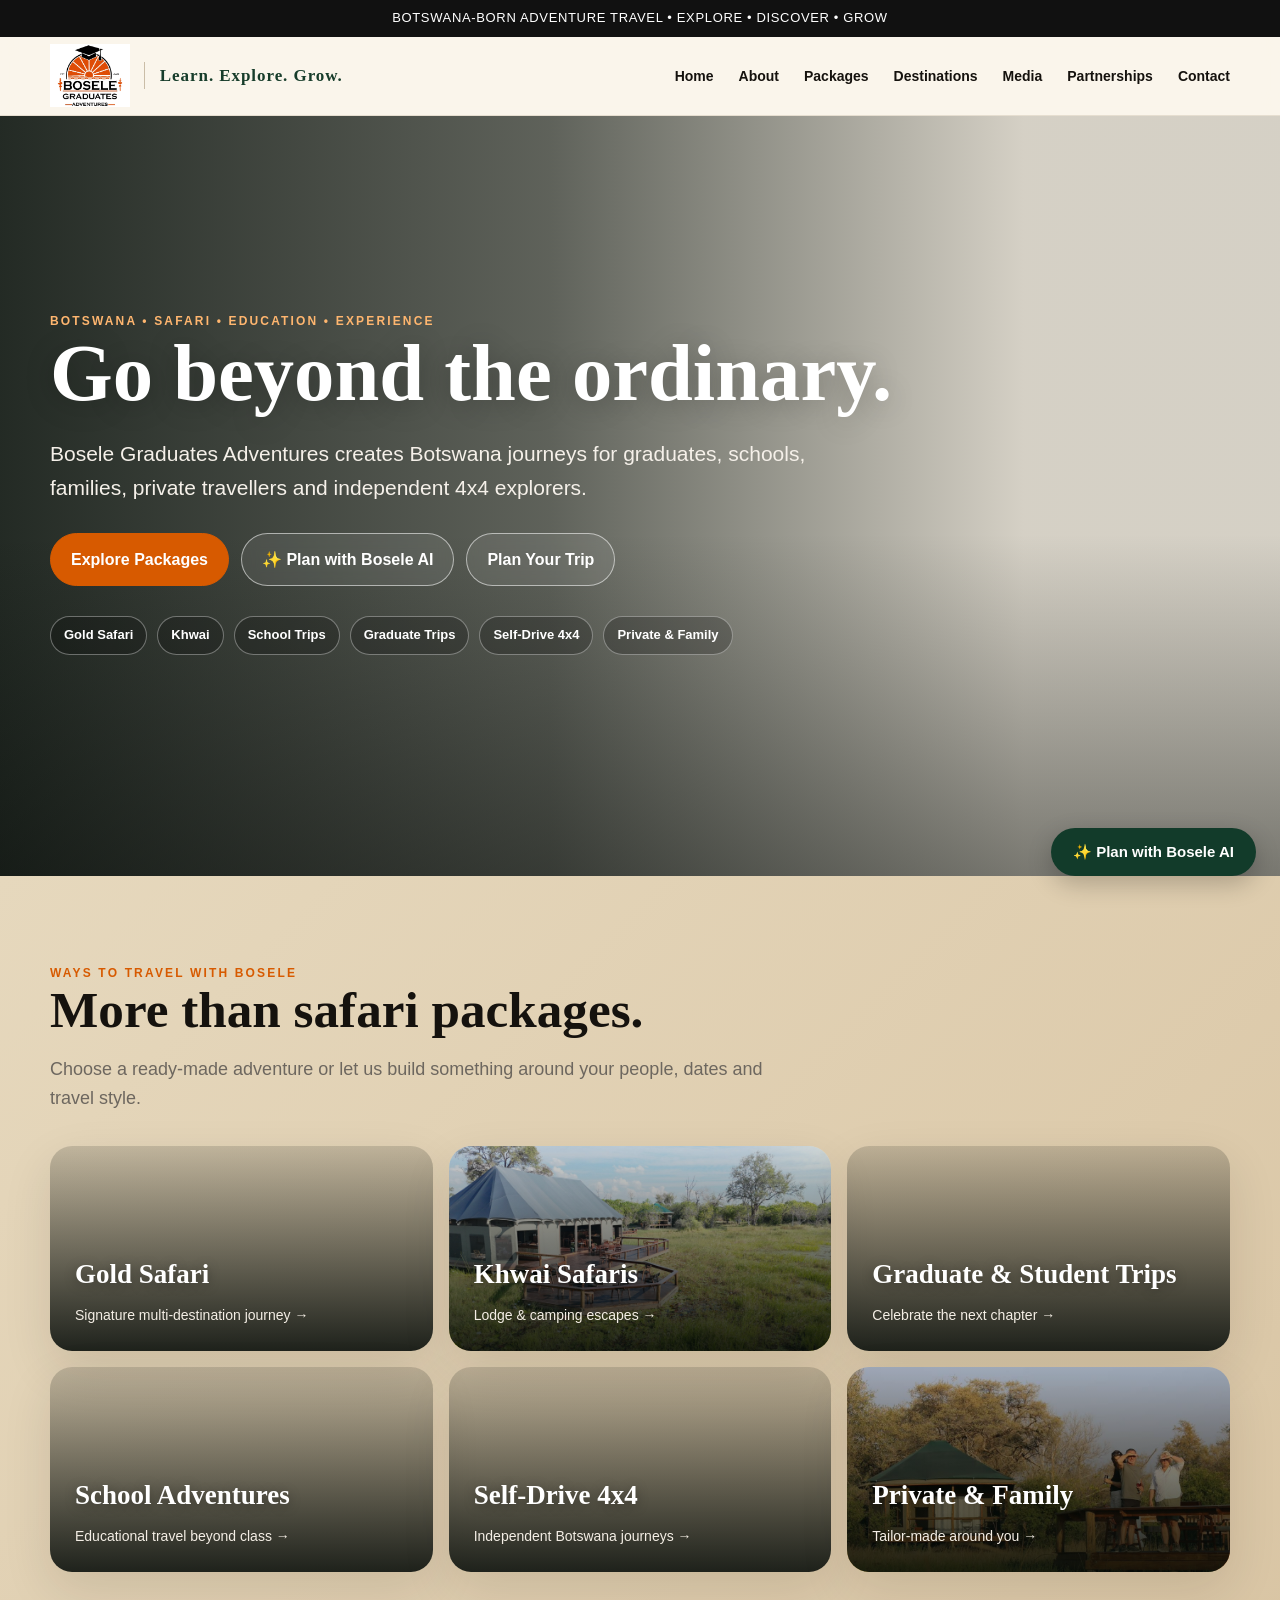
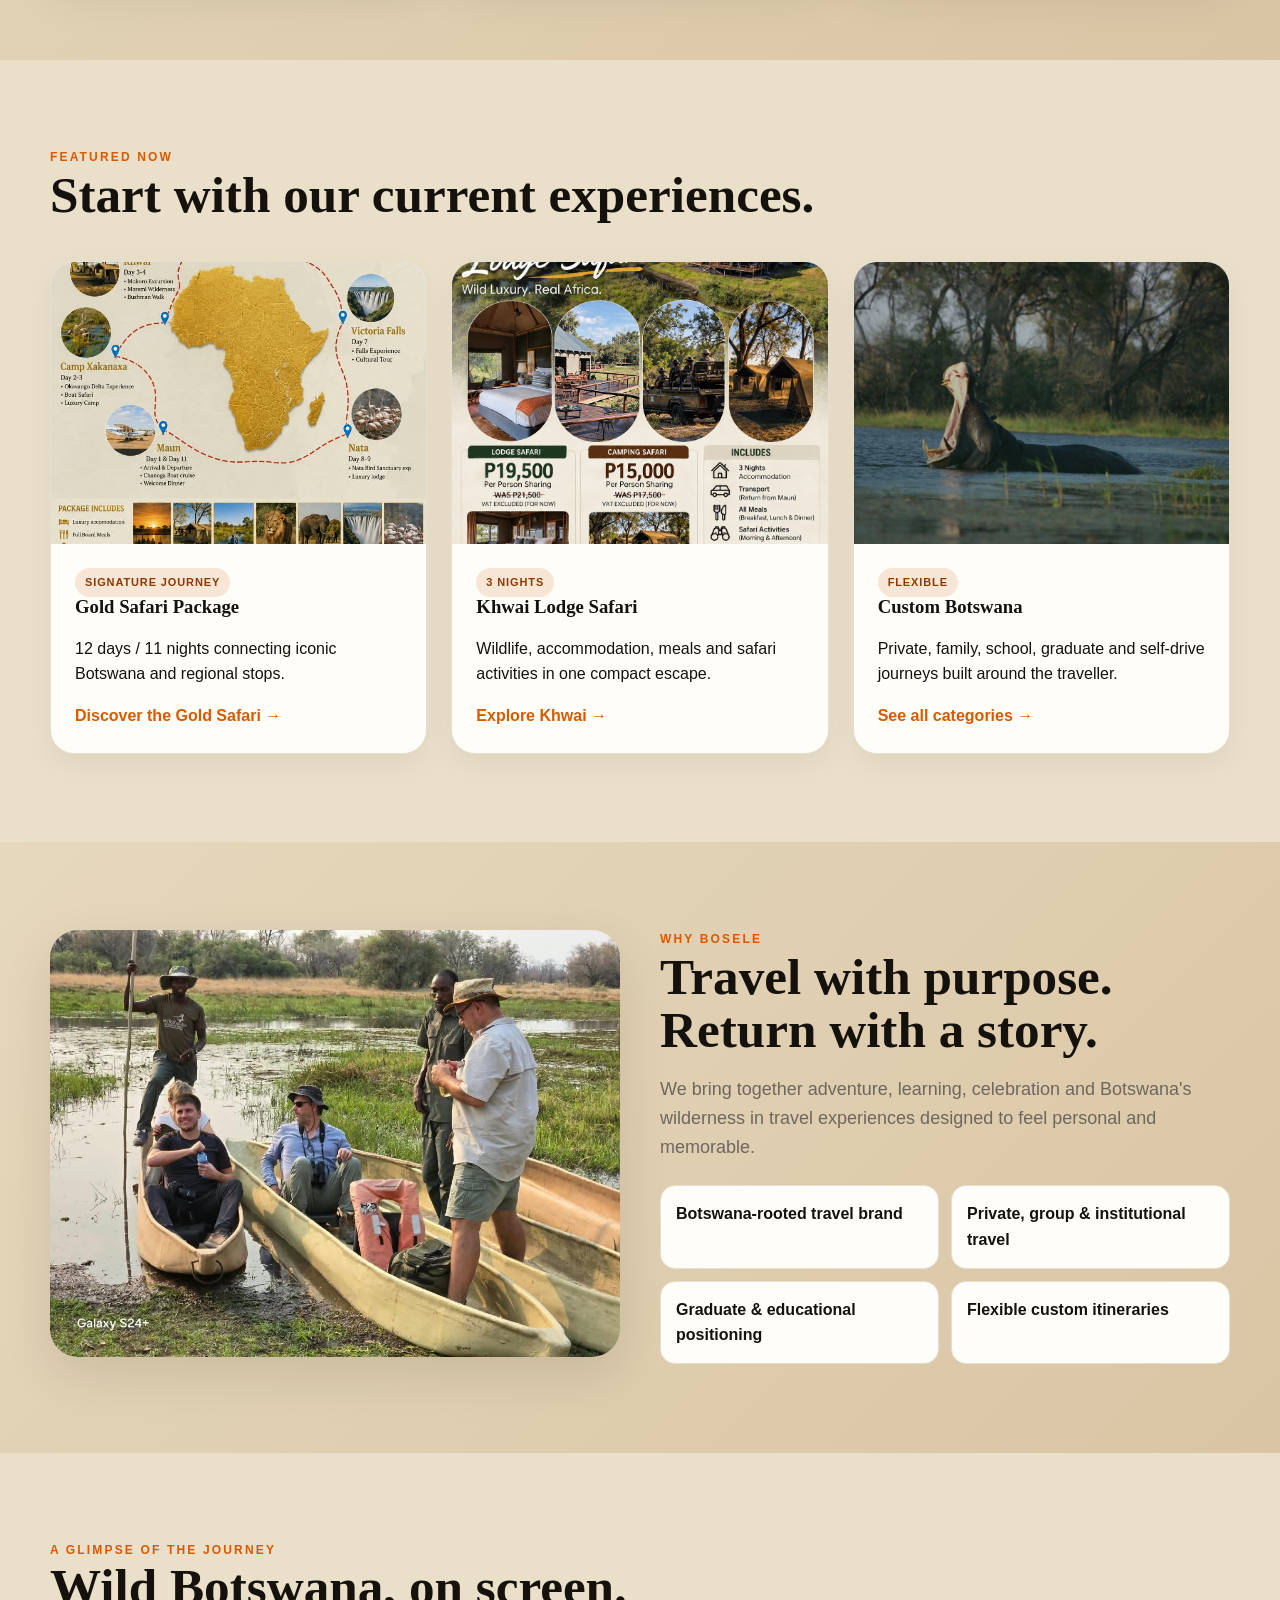
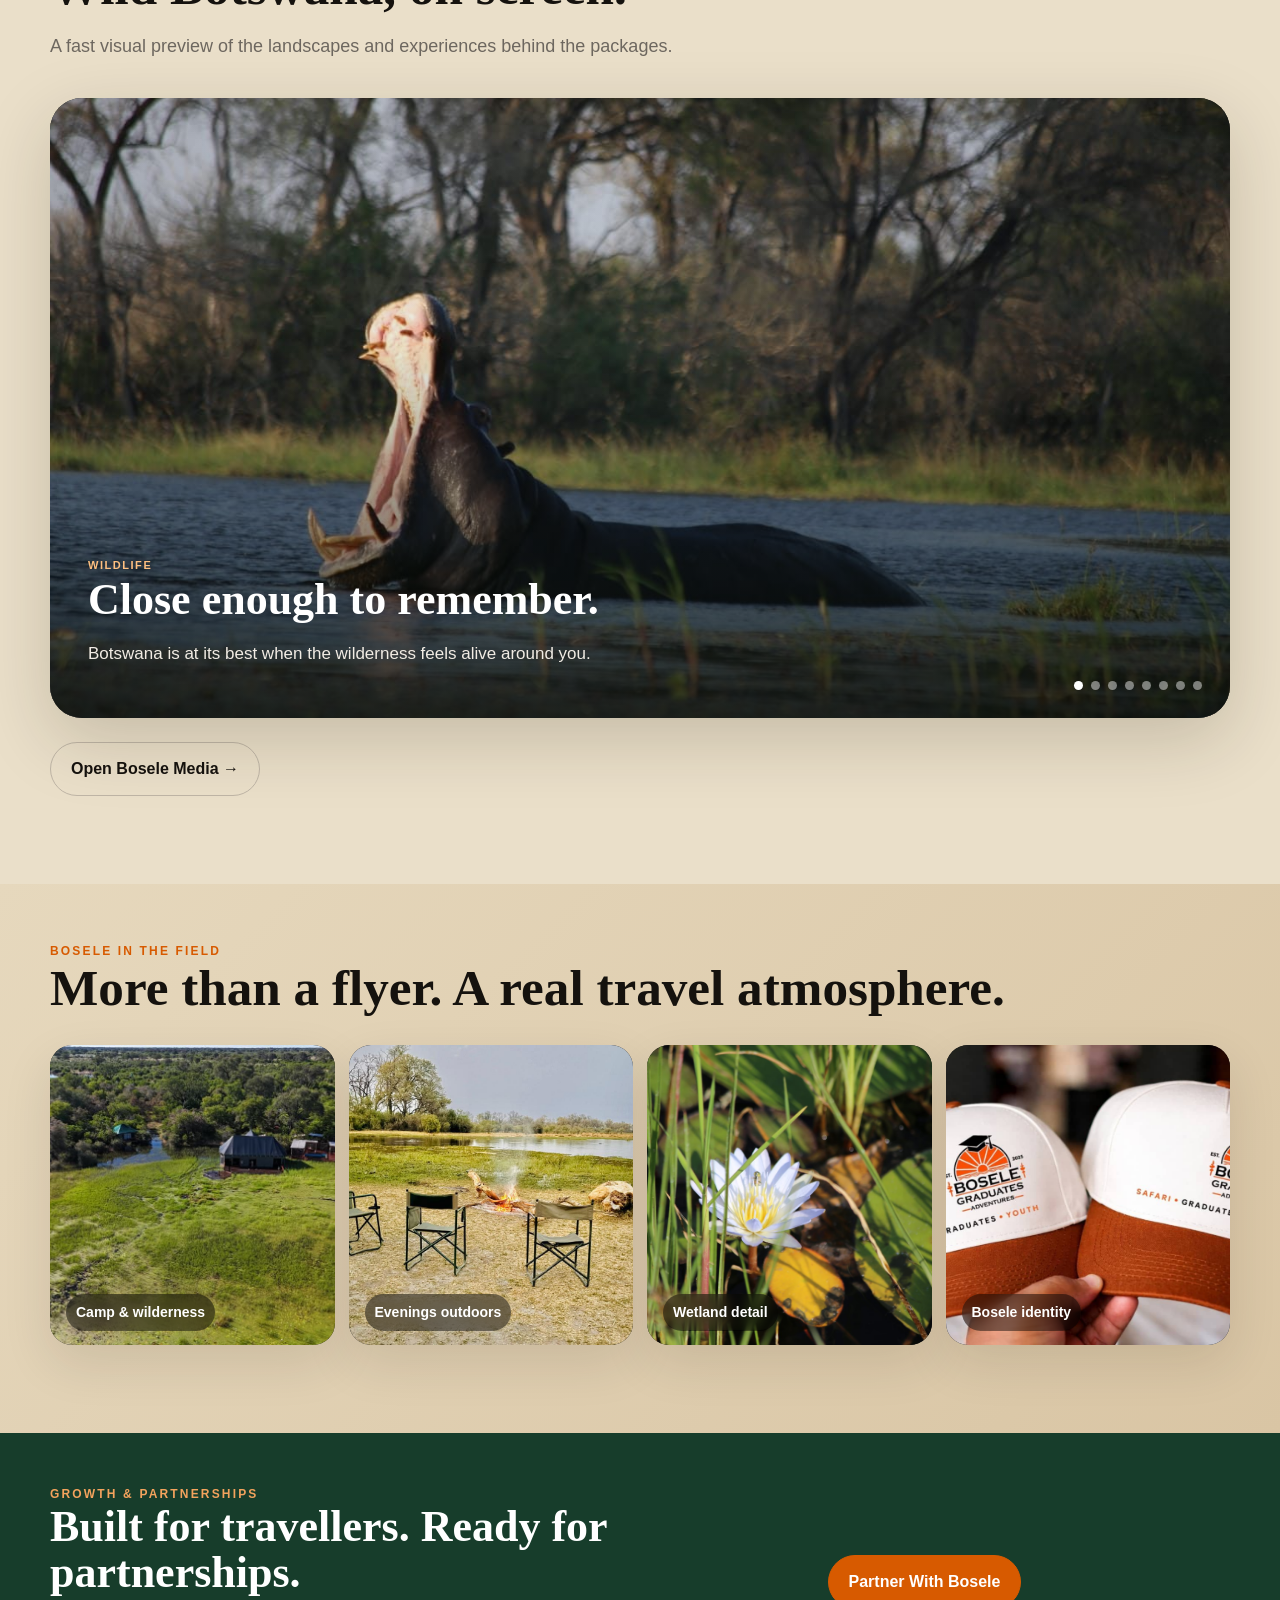
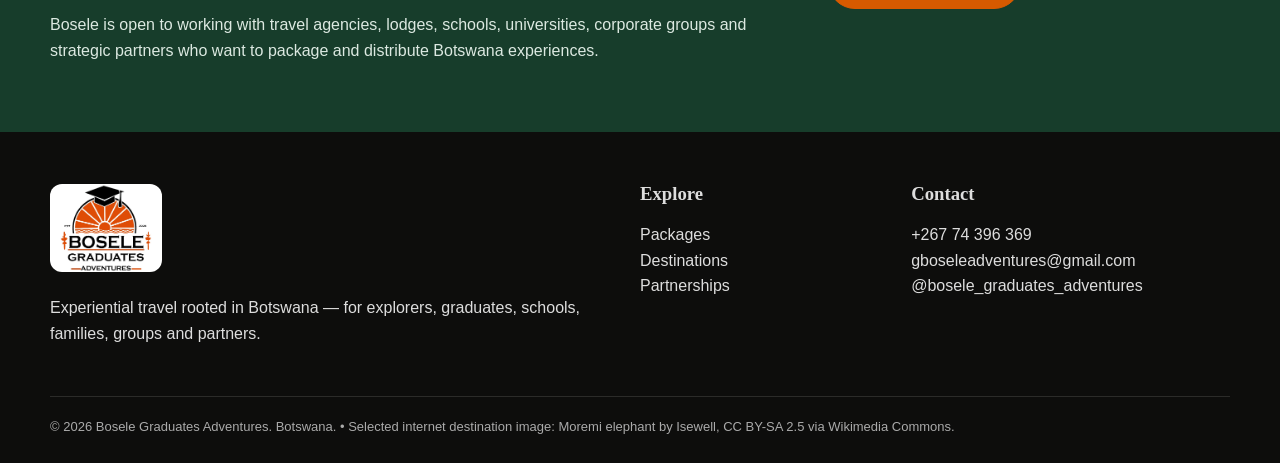
==== commit 2abba11e: "Update index.html" ====
--- a/index.html
+++ b/index.html
@@ -1,6 +1,6 @@
 <!DOCTYPE html>
 
-<html lang="en"><head><meta name="google-site-verification" content="zgQjrzWlIJ2QdqrBLh4V-vSBddA6Wna9LKdbMLFAJdo" /><meta charset="utf-8"/><meta content="width=device-width,initial-scale=1" name="viewport"/><title>Bosele Graduates Adventures | Botswana Safari &amp; Adventure Travel</title><meta content="Botswana safari, graduate, school, self-drive and private travel experiences by Bosele Graduates Adventures." name="description"/><link href="styles.css" rel="stylesheet"/></head><body><div class="topbar">BOTSWANA-BORN ADVENTURE TRAVEL • EXPLORE • DISCOVER • GROW</div><header class="site-header"><div class="wrap nav"><a class="brand" href="index.html"><img alt="Bosele Graduates Adventures" src="assets/logo.jpeg"/><span class="brand-tagline">Learn. Explore. Grow.</span></a><button aria-controls="site-menu" aria-expanded="false" aria-label="Open navigation" class="nav-toggle" type="button"><span></span><span></span><span></span></button><nav class="navlinks" id="site-menu"><a href="index.html">Home</a><a href="about.html">About</a><a href="packages.html">Packages</a><a href="destinations.html">Destinations</a><a href="gallery.html">Media</a><a href="partnerships.html">Partnerships</a><a href="contact.html">Contact</a><a class="nav-cta" href="contact.html">Enquire / Book</a></nav></div></header><main><section class="home-hero"><div class="home-hero-bg"></div><div class="wrap hero-content"><div class="eyebrow light">Botswana • Safari • Education • Experience</div><h1>Go beyond the ordinary.</h1><p>Bosele Graduates Adventures creates Botswana journeys for graduates, schools, families, private travellers and independent 4x4 explorers.</p><div class="hero-actions"><a class="btn" href="packages.html">Explore Packages</a><a class="btn ghost-light" href="contact.html">Plan Your Trip</a></div><div class="hero-pills"><span>Gold Safari</span><span>Khwai</span><span>School Trips</span><span>Graduate Trips</span><span>Self-Drive 4x4</span><span>Private &amp; Family</span></div></div></section>
+<html lang="en"><head><meta name="google-site-verification" content="zgQjrzWlIJ2QdqrBLh4V-vSBddA6Wna9LKdbMLFAJdo" /><meta charset="utf-8"/><meta content="width=device-width,initial-scale=1" name="viewport"/><title>Bosele Graduates Adventures | Botswana Safari &amp; Adventure Travel</title><meta content="Botswana safari, graduate, school, self-drive and private travel experiences by Bosele Graduates Adventures." name="description"/><link href="styles.css" rel="stylesheet"/></head><body><div class="topbar">BOTSWANA-BORN ADVENTURE TRAVEL • EXPLORE • DISCOVER • GROW</div><header class="site-header"><div class="wrap nav"><a class="brand" href="index.html"><img alt="Bosele Graduates Adventures" src="assets/logo.jpeg"/><span class="brand-tagline">Learn. Explore. Grow.</span></a><button aria-controls="site-menu" aria-expanded="false" aria-label="Open navigation" class="nav-toggle" type="button"><span></span><span></span><span></span></button><nav class="navlinks" id="site-menu"><a href="index.html">Home</a><a href="about.html">About</a><a href="packages.html">Packages</a><a href="destinations.html">Destinations</a><a href="gallery.html">Media</a><a href="partnerships.html">Partnerships</a><a href="contact.html">Contact</a><a class="nav-cta" href="contact.html">Enquire / Book</a></nav></div></header><main><section class="home-hero"><div class="home-hero-bg"></div><div class="wrap hero-content"><div class="eyebrow light">Botswana • Safari • Education • Experience</div><h1>Go beyond the ordinary.</h1><p>Bosele Graduates Adventures creates Botswana journeys for graduates, schools, families, private travellers and independent 4x4 explorers.</p><div class="hero-actions"><a class="btn" href="packages.html">Explore Packages</a><a class="btn ghost-light" href="https://bosele-ai-safari-planner.gboseleadventures.workers.dev/" target="_blank">✨ Plan with Bosele AI</a><a class="btn ghost-light" href="contact.html">Plan Your Trip</a></div><div class="hero-pills"><span>Gold Safari</span><span>Khwai</span><span>School Trips</span><span>Graduate Trips</span><span>Self-Drive 4x4</span><span>Private &amp; Family</span></div></div></section>
 <section class="section khaki"><div class="wrap"><div class="eyebrow">Ways to travel with Bosele</div><h2>More than safari packages.</h2><p class="lead">Choose a ready-made adventure or let us build something around your people, dates and travel style.</p><div class="home-category-grid"><a class="home-cat" href="packages.html#gold"><strong>Gold Safari</strong><span>Signature multi-destination journey →</span></a><a class="home-cat" href="packages.html#khwai"><strong>Khwai Safaris</strong><span>Lodge &amp; camping escapes →</span></a><a class="home-cat" href="packages.html#graduates"><strong>Graduate &amp; Student Trips</strong><span>Celebrate the next chapter →</span></a><a class="home-cat" href="packages.html#schools"><strong>School Adventures</strong><span>Educational travel beyond class →</span></a><a class="home-cat" href="packages.html#selfdrive"><strong>Self-Drive 4x4</strong><span>Independent Botswana journeys →</span></a><a class="home-cat" href="packages.html#private"><strong>Private &amp; Family</strong><span>Tailor-made around you →</span></a></div></div></section>
 <section class="section soft"><div class="wrap"><div class="eyebrow">Featured now</div><h2>Start with our current experiences.</h2><div class="cards"><article class="card premium-card"><div class="card-media"><img alt="Gold Safari" src="assets/gold-safari.jpeg"/></div><div class="card-body"><span class="tag">Signature Journey</span><h3>Gold Safari Package</h3><p>12 days / 11 nights connecting iconic Botswana and regional stops.</p><a class="text-link" href="packages.html#gold">Discover the Gold Safari →</a></div></article><article class="card premium-card"><div class="card-media"><img alt="Khwai Safari" src="assets/khwai-safari.jpeg"/></div><div class="card-body"><span class="tag">3 Nights</span><h3>Khwai Lodge Safari</h3><p>Wildlife, accommodation, meals and safari activities in one compact escape.</p><a class="text-link" href="packages.html#khwai">Explore Khwai →</a></div></article><article class="card premium-card"><div class="wildlife-card-media"></div><div class="card-body"><span class="tag">Flexible</span><h3>Custom Botswana</h3><p>Private, family, school, graduate and self-drive journeys built around the traveller.</p><a class="text-link" href="packages.html">See all categories →</a></div></article></div></div></section>
 <section class="section khaki"><div class="wrap feature-grid"><div><img alt="Guests exploring Botswana wetlands by mokoro with Bosele-style safari atmosphere" src="assets/mokoro-guests.jpg"/></div><div><div class="eyebrow">Why Bosele</div><h2>Travel with purpose. Return with a story.</h2><p class="lead">We bring together adventure, learning, celebration and Botswana's wilderness in travel experiences designed to feel personal and memorable.</p><div class="ticks"><div class="tick">Botswana-rooted travel brand</div><div class="tick">Private, group &amp; institutional travel</div><div class="tick">Graduate &amp; educational positioning</div><div class="tick">Flexible custom itineraries</div></div></div></div></section>
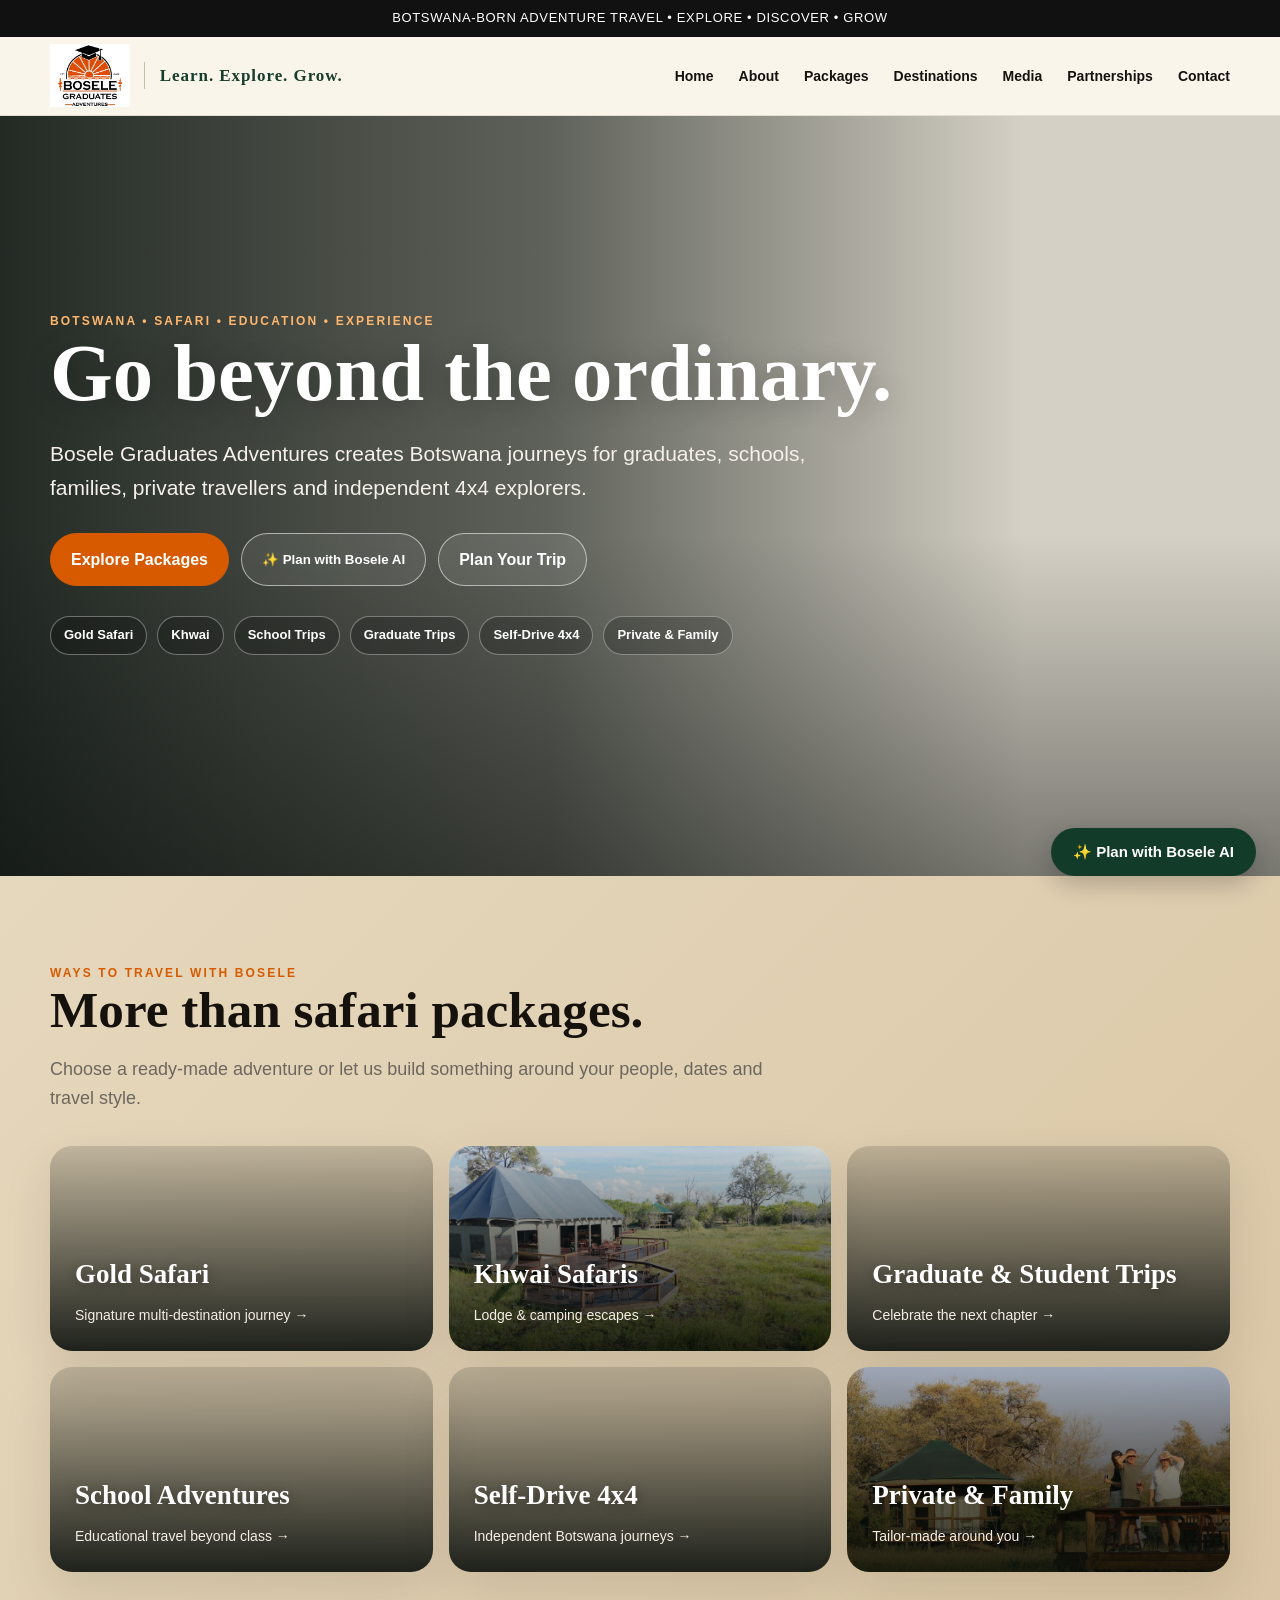
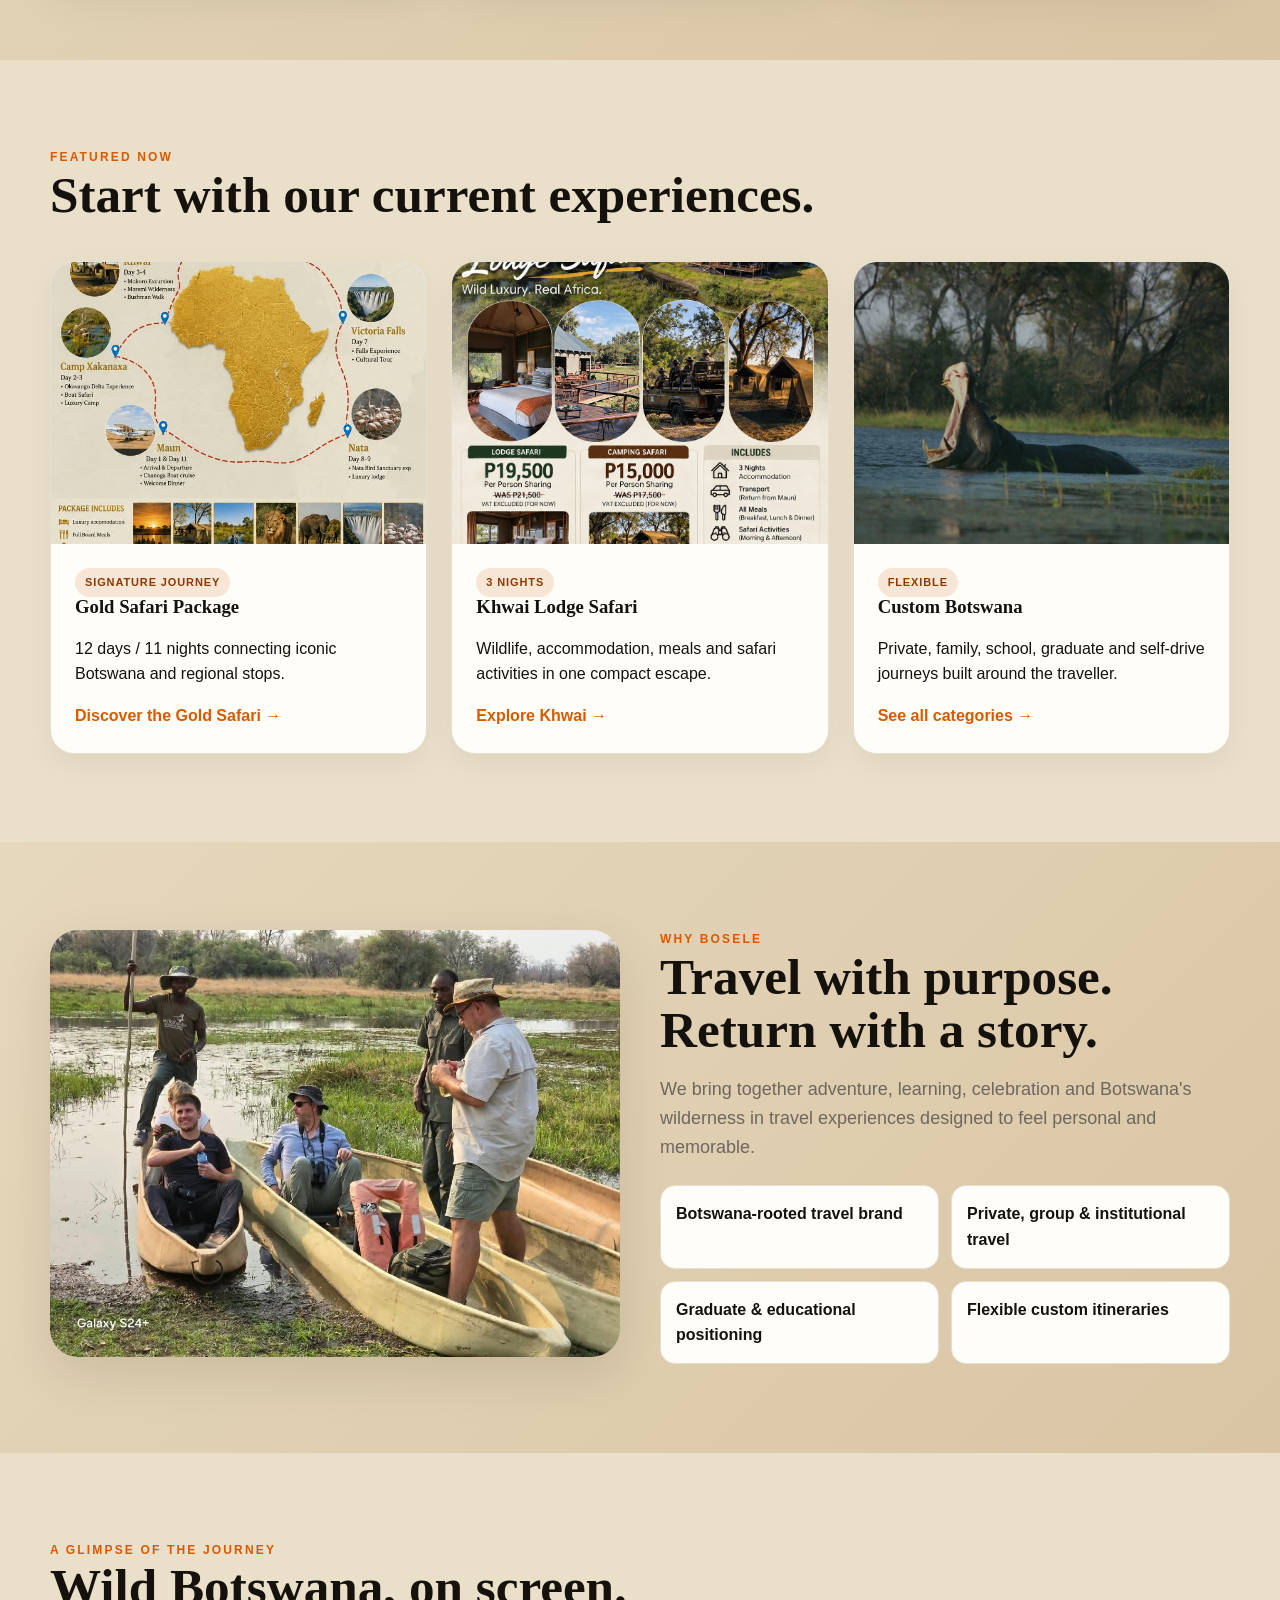
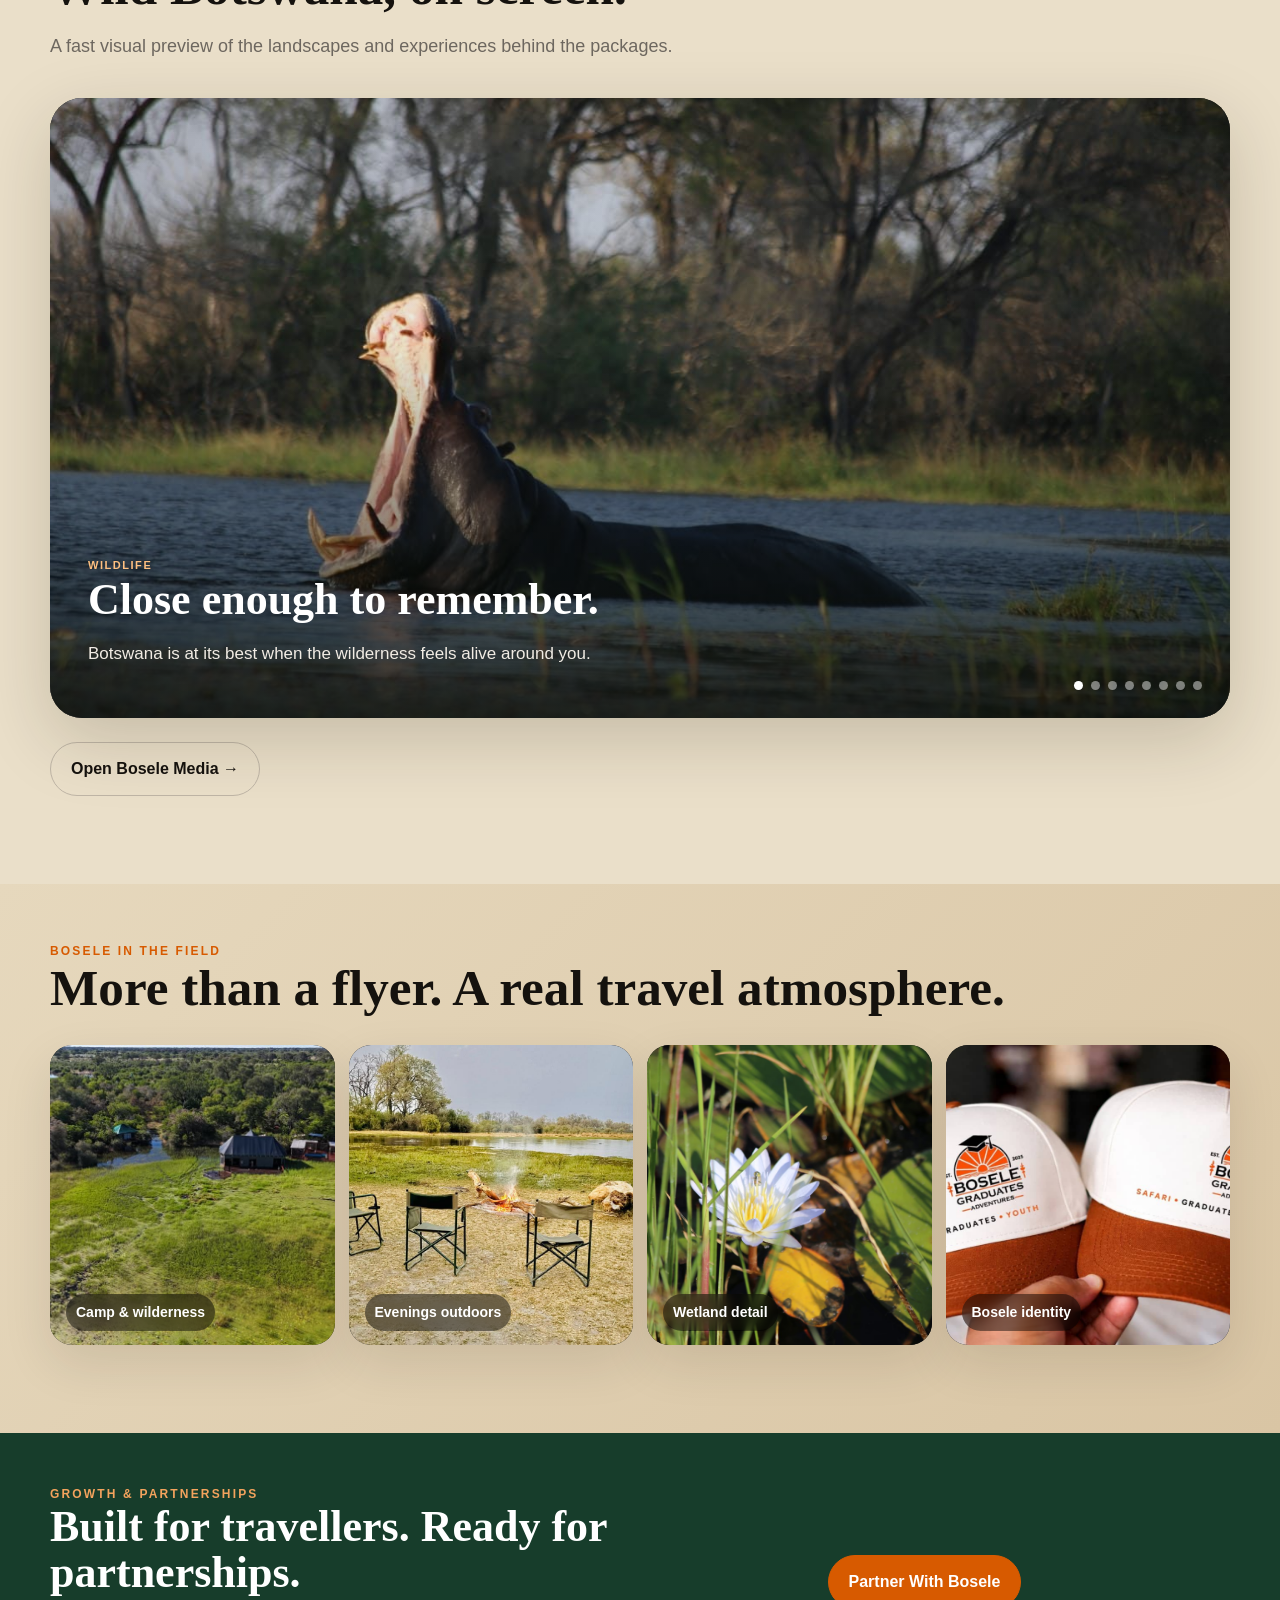
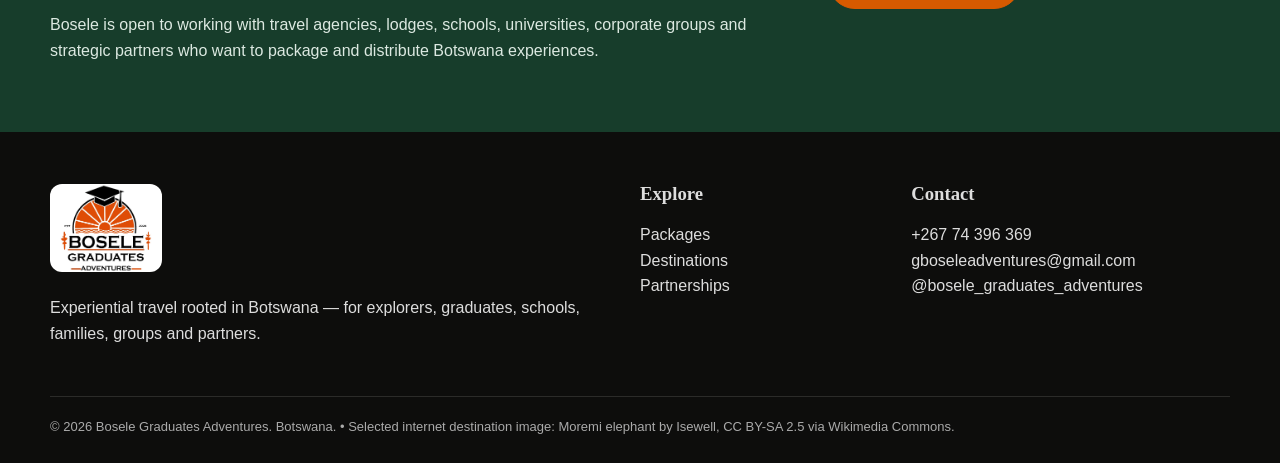
==== commit cc88ba9c: "Open hero Bosele AI inside website" ====
--- a/index.html
+++ b/index.html
@@ -1,6 +1,6 @@
 <!DOCTYPE html>
 
-<html lang="en"><head><meta name="google-site-verification" content="zgQjrzWlIJ2QdqrBLh4V-vSBddA6Wna9LKdbMLFAJdo" /><meta charset="utf-8"/><meta content="width=device-width,initial-scale=1" name="viewport"/><title>Bosele Graduates Adventures | Botswana Safari &amp; Adventure Travel</title><meta content="Botswana safari, graduate, school, self-drive and private travel experiences by Bosele Graduates Adventures." name="description"/><link href="styles.css" rel="stylesheet"/></head><body><div class="topbar">BOTSWANA-BORN ADVENTURE TRAVEL • EXPLORE • DISCOVER • GROW</div><header class="site-header"><div class="wrap nav"><a class="brand" href="index.html"><img alt="Bosele Graduates Adventures" src="assets/logo.jpeg"/><span class="brand-tagline">Learn. Explore. Grow.</span></a><button aria-controls="site-menu" aria-expanded="false" aria-label="Open navigation" class="nav-toggle" type="button"><span></span><span></span><span></span></button><nav class="navlinks" id="site-menu"><a href="index.html">Home</a><a href="about.html">About</a><a href="packages.html">Packages</a><a href="destinations.html">Destinations</a><a href="gallery.html">Media</a><a href="partnerships.html">Partnerships</a><a href="contact.html">Contact</a><a class="nav-cta" href="contact.html">Enquire / Book</a></nav></div></header><main><section class="home-hero"><div class="home-hero-bg"></div><div class="wrap hero-content"><div class="eyebrow light">Botswana • Safari • Education • Experience</div><h1>Go beyond the ordinary.</h1><p>Bosele Graduates Adventures creates Botswana journeys for graduates, schools, families, private travellers and independent 4x4 explorers.</p><div class="hero-actions"><a class="btn" href="packages.html">Explore Packages</a><a class="btn ghost-light" href="https://bosele-ai-safari-planner.gboseleadventures.workers.dev/" target="_blank">✨ Plan with Bosele AI</a><a class="btn ghost-light" href="contact.html">Plan Your Trip</a></div><div class="hero-pills"><span>Gold Safari</span><span>Khwai</span><span>School Trips</span><span>Graduate Trips</span><span>Self-Drive 4x4</span><span>Private &amp; Family</span></div></div></section>
+<html lang="en"><head><meta name="google-site-verification" content="zgQjrzWlIJ2QdqrBLh4V-vSBddA6Wna9LKdbMLFAJdo" /><meta charset="utf-8"/><meta content="width=device-width,initial-scale=1" name="viewport"/><title>Bosele Graduates Adventures | Botswana Safari &amp; Adventure Travel</title><meta content="Botswana safari, graduate, school, self-drive and private travel experiences by Bosele Graduates Adventures." name="description"/><link href="styles.css" rel="stylesheet"/></head><body><div class="topbar">BOTSWANA-BORN ADVENTURE TRAVEL • EXPLORE • DISCOVER • GROW</div><header class="site-header"><div class="wrap nav"><a class="brand" href="index.html"><img alt="Bosele Graduates Adventures" src="assets/logo.jpeg"/><span class="brand-tagline">Learn. Explore. Grow.</span></a><button aria-controls="site-menu" aria-expanded="false" aria-label="Open navigation" class="nav-toggle" type="button"><span></span><span></span><span></span></button><nav class="navlinks" id="site-menu"><a href="index.html">Home</a><a href="about.html">About</a><a href="packages.html">Packages</a><a href="destinations.html">Destinations</a><a href="gallery.html">Media</a><a href="partnerships.html">Partnerships</a><a href="contact.html">Contact</a><a class="nav-cta" href="contact.html">Enquire / Book</a></nav></div></header><main><section class="home-hero"><div class="home-hero-bg"></div><div class="wrap hero-content"><div class="eyebrow light">Botswana • Safari • Education • Experience</div><h1>Go beyond the ordinary.</h1><p>Bosele Graduates Adventures creates Botswana journeys for graduates, schools, families, private travellers and independent 4x4 explorers.</p><div class="hero-actions"><a class="btn" href="packages.html">Explore Packages</a><button class="btn ghost-light" type="button" id="hero-bosele-ai-button">✨ Plan with Bosele AI</button><a class="btn ghost-light" href="contact.html">Plan Your Trip</a></div><div class="hero-pills"><span>Gold Safari</span><span>Khwai</span><span>School Trips</span><span>Graduate Trips</span><span>Self-Drive 4x4</span><span>Private &amp; Family</span></div></div></section>
 <section class="section khaki"><div class="wrap"><div class="eyebrow">Ways to travel with Bosele</div><h2>More than safari packages.</h2><p class="lead">Choose a ready-made adventure or let us build something around your people, dates and travel style.</p><div class="home-category-grid"><a class="home-cat" href="packages.html#gold"><strong>Gold Safari</strong><span>Signature multi-destination journey →</span></a><a class="home-cat" href="packages.html#khwai"><strong>Khwai Safaris</strong><span>Lodge &amp; camping escapes →</span></a><a class="home-cat" href="packages.html#graduates"><strong>Graduate &amp; Student Trips</strong><span>Celebrate the next chapter →</span></a><a class="home-cat" href="packages.html#schools"><strong>School Adventures</strong><span>Educational travel beyond class →</span></a><a class="home-cat" href="packages.html#selfdrive"><strong>Self-Drive 4x4</strong><span>Independent Botswana journeys →</span></a><a class="home-cat" href="packages.html#private"><strong>Private &amp; Family</strong><span>Tailor-made around you →</span></a></div></div></section>
 <section class="section soft"><div class="wrap"><div class="eyebrow">Featured now</div><h2>Start with our current experiences.</h2><div class="cards"><article class="card premium-card"><div class="card-media"><img alt="Gold Safari" src="assets/gold-safari.jpeg"/></div><div class="card-body"><span class="tag">Signature Journey</span><h3>Gold Safari Package</h3><p>12 days / 11 nights connecting iconic Botswana and regional stops.</p><a class="text-link" href="packages.html#gold">Discover the Gold Safari →</a></div></article><article class="card premium-card"><div class="card-media"><img alt="Khwai Safari" src="assets/khwai-safari.jpeg"/></div><div class="card-body"><span class="tag">3 Nights</span><h3>Khwai Lodge Safari</h3><p>Wildlife, accommodation, meals and safari activities in one compact escape.</p><a class="text-link" href="packages.html#khwai">Explore Khwai →</a></div></article><article class="card premium-card"><div class="wildlife-card-media"></div><div class="card-body"><span class="tag">Flexible</span><h3>Custom Botswana</h3><p>Private, family, school, graduate and self-drive journeys built around the traveller.</p><a class="text-link" href="packages.html">See all categories →</a></div></article></div></div></section>
 <section class="section khaki"><div class="wrap feature-grid"><div><img alt="Guests exploring Botswana wetlands by mokoro with Bosele-style safari atmosphere" src="assets/mokoro-guests.jpg"/></div><div><div class="eyebrow">Why Bosele</div><h2>Travel with purpose. Return with a story.</h2><p class="lead">We bring together adventure, learning, celebration and Botswana's wilderness in travel experiences designed to feel personal and memorable.</p><div class="ticks"><div class="tick">Botswana-rooted travel brand</div><div class="tick">Private, group &amp; institutional travel</div><div class="tick">Graduate &amp; educational positioning</div><div class="tick">Flexible custom itineraries</div></div></div></div></section>
--- a/styles.css
+++ b/styles.css
@@ -396,3 +396,37 @@
     height: min(570px, calc(100vh - 95px));
   }
 }
+
+/* Bosele AI action buttons */
+.bosele-ai-actions {
+  display: flex;
+  flex-direction: column;
+  gap: 9px;
+  margin-top: 12px;
+}
+
+.bosele-ai-action {
+  width: 100%;
+  display: block;
+  padding: 12px 14px;
+  border: 1px solid #d8cbb8;
+  border-radius: 12px;
+  background: #f7f1e7;
+  color: #123b2a;
+  text-align: center;
+  text-decoration: none;
+  font-family: inherit;
+  font-size: 14px;
+  font-weight: 700;
+  cursor: pointer;
+}
+
+.bosele-ai-action.primary {
+  background: #c45f1a;
+  color: #ffffff;
+  border-color: #c45f1a;
+}
+
+.bosele-ai-action:hover {
+  opacity: 0.9;
+}
